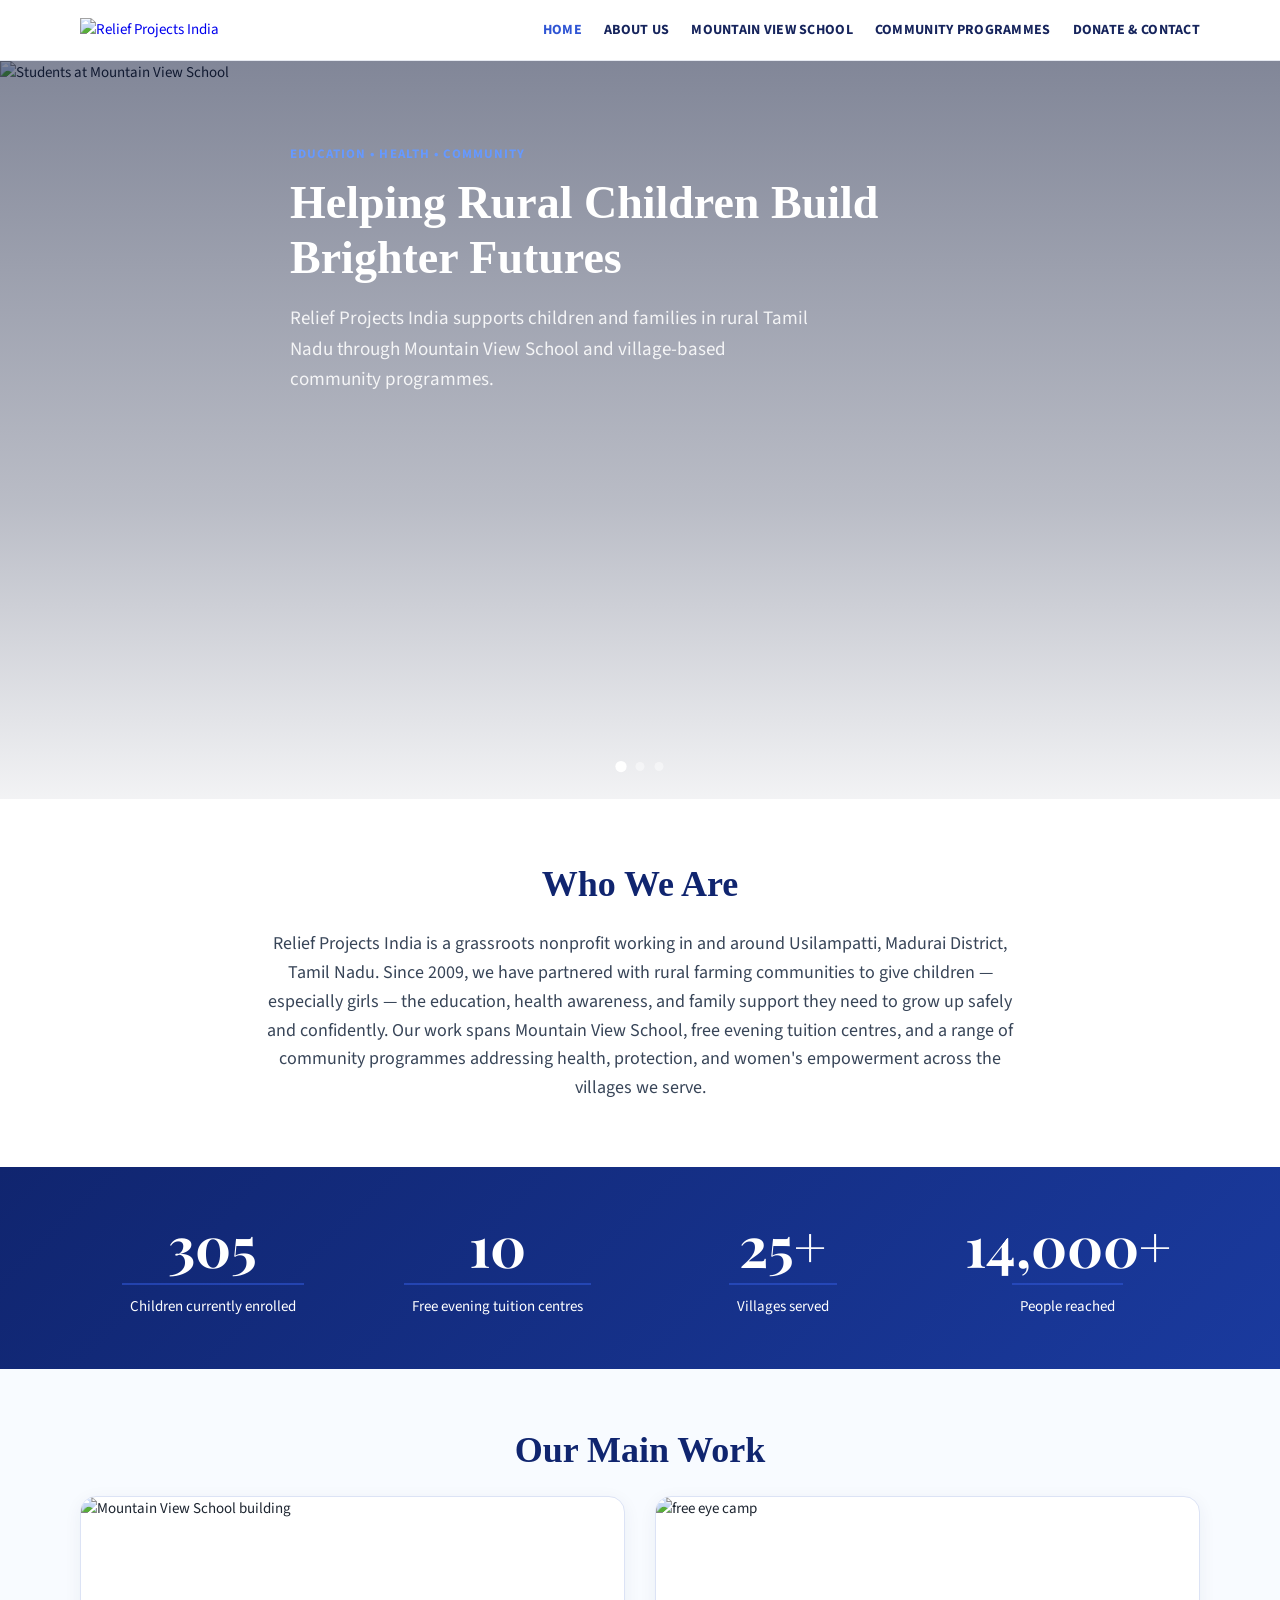
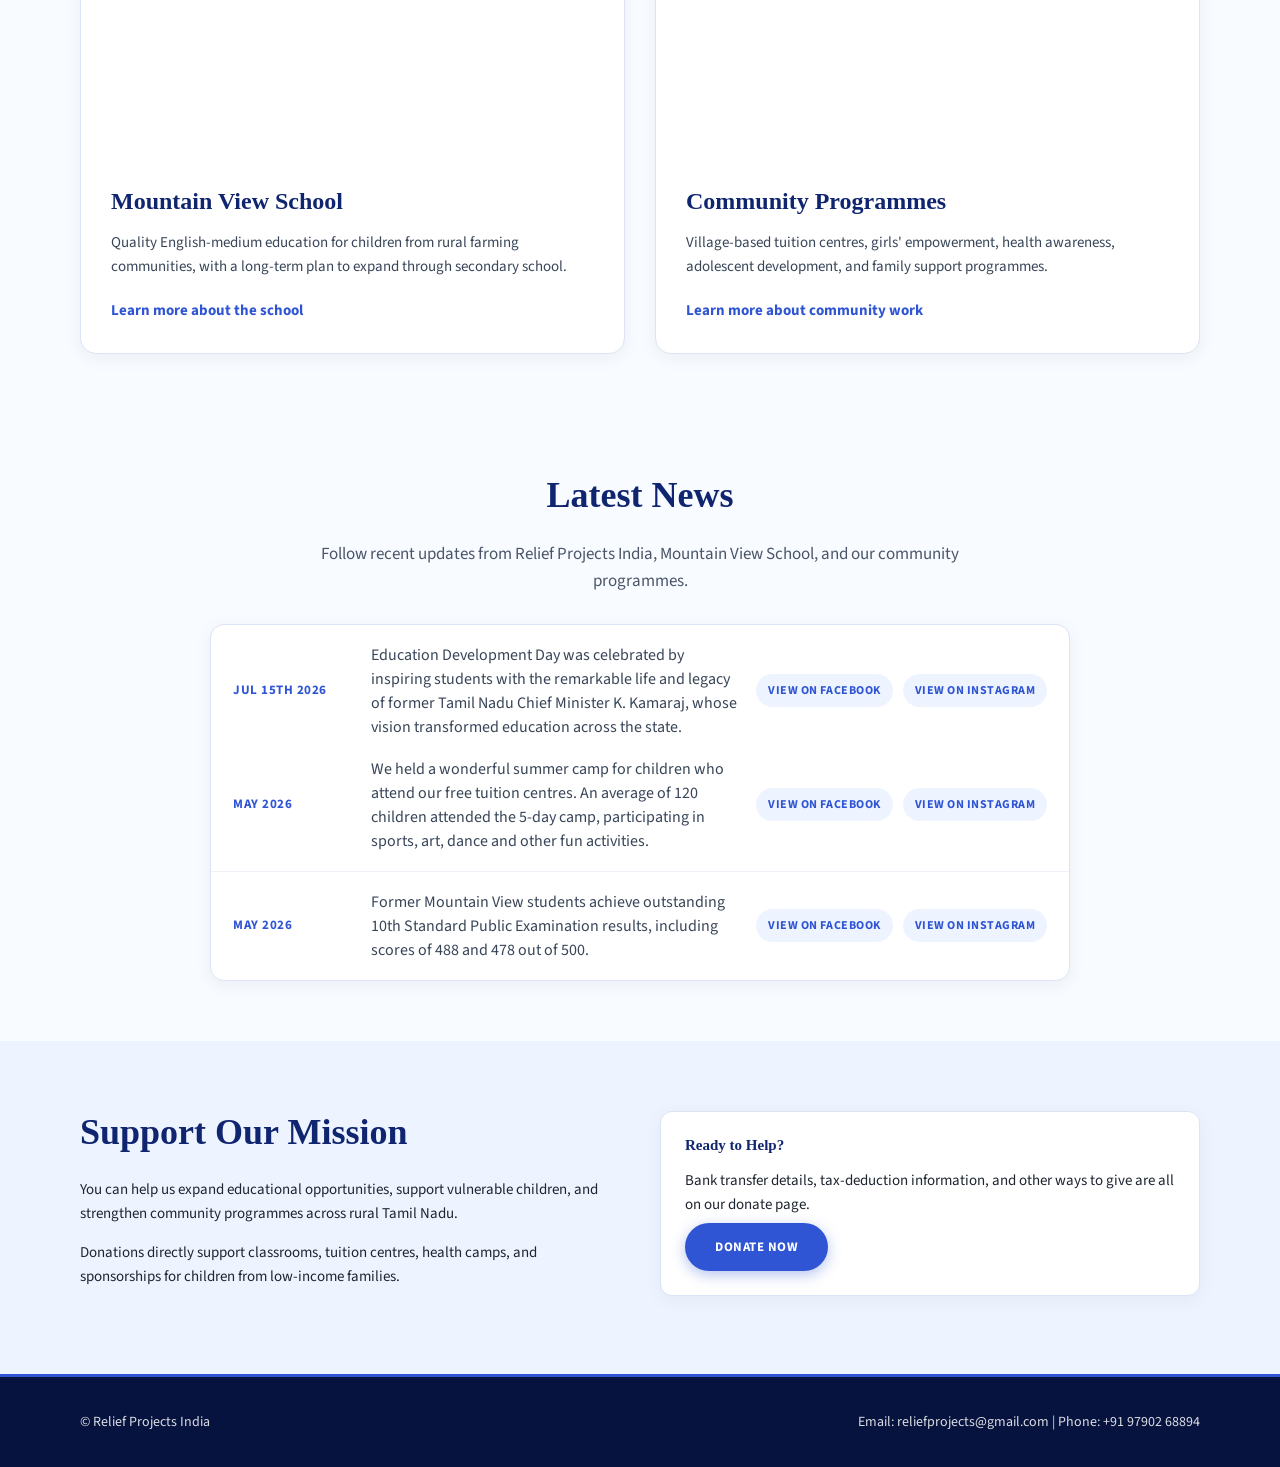
==== index.html @ 1a6743eb "first upload" ====
<!DOCTYPE html>
<html lang="en">
<head>
    <meta charset="UTF-8">
    <meta name="viewport" content="width=device-width, initial-scale=1.0">
    <meta name="description" content="Relief Projects India supports humanitarian projects in education, gender equality, and health, empowering children and rural communities in Tamil Nadu.">
    <title>Relief Projects India</title>
    <link rel="stylesheet" href="styles.css">
    <style>
        .home-intro {
            background: #ffffff;
            padding: 64px 0;
            text-align: center;
        }
        .home-intro p {
            max-width: 760px;
            margin: 0 auto;
            font-size: 18px;
            color: #384558;
        }
        .feature-grid {
            display: grid;
            grid-template-columns: repeat(2, 1fr);
            gap: 30px;
        }
        .feature-card {
            background: #ffffff;
            border: 1px solid #dce3f5;
            border-radius: 16px;
            overflow: hidden;
            box-shadow: 0 4px 18px rgba(30, 50, 90, 0.06);
        }
        .feature-card img {
            width: 100%;
            height: 260px;
            object-fit: cover;
        }
        .feature-card-content {
            padding: 30px;
        }
        .feature-card-content h3 {
            font-size: 24px;
            margin-bottom: 12px;
        }
        .feature-card-content p {
            color: #384558;
            margin-bottom: 20px;
        }
        .news-section {
            background: #f8fbff;
        }
        .news-intro {
            max-width: 680px;
            margin: 0 auto 28px;
            text-align: center;
            color: #4a5568;
            font-size: 17px;
        }
        .news-list {
            max-width: 860px;
            margin: 0 auto;
            background: #ffffff;
            border: 1px solid #dce3f5;
            border-radius: 14px;
            box-shadow: 0 4px 18px rgba(30, 50, 90, 0.06);
            overflow: hidden;
        }
        .news-item {
            display: grid;
            grid-template-columns: 120px 1fr auto;
            gap: 18px;
            align-items: center;
            padding: 18px 22px;
            border-bottom: 1px solid #eef1f8;
        }
        .news-item:last-child {
            border-bottom: none;
        }
        .news-date {
            font-size: 13px;
            font-weight: 700;
            color: #2f55d4;
            text-transform: uppercase;
            letter-spacing: 0.04em;
        }
        .news-text {
            color: #384558;
            font-size: 16px;
            line-height: 1.5;
        }
        .news-links {
            display: flex;
            gap: 10px;
            justify-content: flex-end;
            flex-wrap: wrap;
        }
        .news-links a {
            display: inline-block;
            background: #eef4ff;
            color: #2f55d4;
            text-decoration: none;
            font-size: 12px;
            font-weight: 700;
            text-transform: uppercase;
            letter-spacing: 0.04em;
            padding: 7px 12px;
            border-radius: 50px;
        }
        .news-links a:hover {
            background: #dce8ff;
        }
        .news-note {
            max-width: 860px;
            margin: 18px auto 0;
            color: #748097;
            font-size: 14px;
            text-align: center;
        }
        .support-section {
            background: #eef4ff;
            padding: 70px 0;
        }
        .support-grid {
            display: grid;
            grid-template-columns: 1fr 1fr;
            gap: 40px;
            align-items: start;
        }
        .support-grid h2 {
            text-align: left;
        }
        @media (max-width: 900px) {
            .feature-grid,
            .support-grid {
                grid-template-columns: 1fr;
            }
            .news-item {
                grid-template-columns: 1fr;
                gap: 8px;
                align-items: start;
            }
            .news-links {
                justify-content: flex-start;
            }
        }
    </style>
</head>
<body>

<header class="site-header">
    <div class="container header-inner">
        <a href="index.html" class="logo-link">
            <img src="images/rpi-logo-blue-long.png" alt="Relief Projects India" class="site-logo">
        </a>

        <nav class="main-nav">
            <a href="index.html" class="active">Home</a>
            <a href="about.html">About Us</a>
            <a href="mountain-view-school.html">Mountain View School</a>
            <a href="community-programs.html">Community Programmes</a>
            <a href="contact.html">Donate &amp; Contact</a>
        </nav>
    </div>
</header>

<main>
    <section class="hero" aria-label="Relief Projects India photo slideshow">
        <img src="images/happy-kids.jpg" class="slide active" alt="Students at Mountain View School">
        <img src="images/teen-activities.jpg" class="slide" alt="Children learning in class">
        <img src="images/tuition-students.jpg" class="slide" alt="Community programme activity">

        <div class="hero-overlay"></div>

        <div class="container hero-content">
            <p class="eyebrow">Education • Health • Community</p>
            <h1>Helping Rural Children Build Brighter Futures</h1>
            <p class="hero-intro">Relief Projects India supports children and families in rural Tamil Nadu through Mountain View School and village-based community programmes.</p>
        </div>

        <div class="slide-dots" aria-hidden="true">
            <span class="dot active"></span>
            <span class="dot"></span>
            <span class="dot"></span>
        </div>
    </section>

    <section class="home-intro">
        <div class="container">
            <h2>Who We Are</h2>
            <p>Relief Projects India is a grassroots nonprofit working in and around Usilampatti, Madurai District, Tamil Nadu. Since 2009, we have partnered with rural farming communities to give children — especially girls — the education, health awareness, and family support they need to grow up safely and confidently. Our work spans Mountain View School, free evening tuition centres, and a range of community programmes addressing health, protection, and women's empowerment across the villages we serve.</p>
        </div>
    </section>

    <section class="impact">
        <div class="container impact-grid">
            <div class="impact-item">
                <strong>305</strong>
                <span>Children currently enrolled</span>
            </div>
            <div class="impact-item">
                <strong>10</strong>
                <span>Free evening tuition centres</span>
            </div>
            <div class="impact-item">
                <strong>25+</strong>
                <span>Villages served</span>
            </div>
            <div class="impact-item">
                <strong>14,000+</strong>
                <span>People reached</span>
            </div>
        </div>
    </section>

    <section class="section split-section">
        <div class="container">
            <h2>Our Main Work</h2>
            <div class="feature-grid">
                <article class="feature-card">
                    <img src="images/school.jpg" alt="Mountain View School building">
                    <div class="feature-card-content">
                        <h3>Mountain View School</h3>
                        <p>Quality English-medium education for children from rural farming communities, with a long-term plan to expand through secondary school.</p>
                        <a href="mountain-view-school.html" class="text-link">Learn more about the school</a>
                    </div>
                </article>

                <article class="feature-card">
                    <img src="images/medical-camp.jpg" alt="free eye camp">
                    <div class="feature-card-content">
                        <h3>Community Programmes</h3>
                        <p>Village-based tuition centres, girls' empowerment, health awareness, adolescent development, and family support programmes.</p>
                        <a href="community-programs.html" class="text-link">Learn more about community work</a>
                    </div>
                </article>
            </div>
        </div>
    </section>

    <section class="section news-section">
        <div class="container">
            <h2>Latest News</h2>
            <p class="news-intro">Follow recent updates from Relief Projects India, Mountain View School, and our community programmes.</p>

            <div class="news-list">
                <!--
                    To add a new news item, copy one whole .news-item block and paste it above the older items.
                    Replace the date, short text, and the Facebook / Instagram links.
                    If you only have one link, delete the other <a> tag.
                    IMPORTANT: Links must include the full https:// address.
                -->

                <div class="news-item">
                     <div class="news-date">Jul 15th 2026</div>
                    <div class="news-text">Education Development Day was celebrated by inspiring students with the remarkable life and legacy of former Tamil Nadu Chief Minister K. Kamaraj, whose vision transformed education across the state.</div>
                    <div class="news-links">
                        <a href="https://www.facebook.com/share/p/1971sZbLWU/" target="_blank" rel="noopener noreferrer">View on Facebook</a>
                        <a href="https://www.instagram.com/p/Da4g7WzE3_C/?igsh=aHZlMnR1Y3Nwd20y" target="_blank" rel="noopener noreferrer">View on Instagram</a>
                    </div>
                    <div class="news-date">May 2026</div>
                    <div class="news-text">We held a wonderful summer camp for children who attend our free tuition centres. An average of 120 children attended the 5-day camp, participating in sports, art, dance and other fun activities.</div>
                    <div class="news-links">
                        <a href="https://www.facebook.com/share/p/1JPRpHnLcc/" target="_blank" rel="noopener noreferrer">View on Facebook</a>
                        <a href="https://www.instagram.com/p/DYOaZSZjOgD/" target="_blank" rel="noopener noreferrer">View on Instagram</a>
                    </div>
                </div>

                <div class="news-item">
                    <div class="news-date">May 2026</div>
                    <div class="news-text">Former Mountain View students achieve outstanding 10th Standard Public Examination results, including scores of 488 and 478 out of 500.</div>
                    <div class="news-links">
                        <a href="https://www.facebook.com/share/p/197CT9SzRH/" target="_blank" rel="noopener noreferrer">View on Facebook</a>
                        <a href="https://www.instagram.com/p/DZrxQIYzK0Y/?igsh=MWl0czU1MW0ydjBkaA==" target="_blank" rel="noopener noreferrer">View on Instagram</a>
                    </div>
                </div>
            </div>

        </div>
    </section>

    <section class="support-section" id="donate">
        <div class="container support-grid">
            <div>
                <h2>Support Our Mission</h2>
                <p>You can help us expand educational opportunities, support vulnerable children, and strengthen community programmes across rural Tamil Nadu.</p>
                <p>Donations directly support classrooms, tuition centres, health camps, and sponsorships for children from low-income families.</p>
            </div>
            <div class="bank-box">
                <h3>Ready to Help?</h3>
                <p>Bank transfer details, tax-deduction information, and other ways to give are all on our donate page.</p>
                <a href="contact.html#donate" class="button">Donate Now</a>
            </div>
        </div>
    </section>
</main>

<footer class="site-footer">
    <div class="container footer-grid">
        <p>&copy; Relief Projects India</p>
        <p>Email: reliefprojects@gmail.com | Phone: +91 97902 68894</p>
    </div>
</footer>

<script src="scripts.js"></script>
</body>
</html>
---- styles.css ----
/* ============================================================
   Relief Projects India – Main Stylesheet
   ============================================================ */

@import url('https://fonts.googleapis.com/css2?family=Playfair+Display:wght@700;800&family=Source+Sans+3:wght@400;600;700&display=swap');

/* ── Reset & base ── */
* {
	box-sizing: border-box;
	font-size: 15px;
}

body {
    margin: 0;
    font-family: 'Source Sans 3', Arial, Helvetica, sans-serif;
    color: #1d2530;
    background: #ffffff;
    line-height: 1.6;
}

img {
    max-width: 100%;
    display: block;
}

/* ── Layout container ── */
.container {
    width: min(1120px, 92%);
    margin: 0 auto;
}

/* ── Typography ── */
h1, h2, h3 {
    color: #10256f;
    line-height: 1.2;
    font-family: Georgia, "Times New Roman", Times, serif;
}

h1 {
    font-size: clamp(32px, 3.8vw, 46px);
    margin: 10px 0 18px;
    color: #ffffff;
}

h2 {
    font-size: clamp(26px, 3vw, 36px);
    margin: 0 0 24px;
    text-align: center;
}

h3 {
    margin-top: 0;
}

/* ── Header & navigation ── */
.site-header {
    background: #ffffff;
    border-bottom: 1px solid #e5e8f0;
    position: sticky;
    top: 0;
    z-index: 100;
}

.header-inner {
    display: flex;
    align-items: center;
    justify-content: space-between;
    gap: 30px;
    padding: 18px 0;
}

.logo-link {
    flex-shrink: 0;
    text-decoration: none;
}

.site-logo {
    width: 340px;
    height: auto;
}

.main-nav {
    display: flex;
    flex-wrap: wrap;
    gap: 22px;
    justify-content: flex-end;
    align-items: center;
}

.main-nav a {
    color: #16245c;
    text-decoration: none;
    font-size: 14px;
    font-weight: 700;
    text-transform: uppercase;
    letter-spacing: 0.02em;
    white-space: nowrap;
    transition: color 0.15s ease;
}

.main-nav a:hover,
.main-nav a.active {
    color: #2f55d4;
}

/* ── Buttons ── */
.button {
    display: inline-block;
    background: #2f55d4;
    color: #ffffff;
    text-decoration: none;
    padding: 14px 30px;
    border-radius: 50px;
    font-weight: bold;
    letter-spacing: 0.04em;
    text-transform: uppercase;
    font-size: 13px;
    box-shadow: 0 4px 14px rgba(47, 85, 212, 0.35);
    transition: all 0.2s ease;
}

.button:hover {
    background: #203f9e;
    transform: translateY(-2px);
    box-shadow: 0 8px 22px rgba(47, 85, 212, 0.45);
}

.text-link {
    color: #2f55d4;
    font-weight: bold;
    text-decoration: none;
}

/* ── Homepage hero slideshow ── */
.hero {
    position: relative;
    width: 100%;
    height: 82vh;
    min-height: 520px;
    max-height: 860px;
    overflow: hidden;
    display: flex;
    align-items: flex-start;
    padding-top: 70px;
}

.hero-overlay {
    position: absolute;
    inset: 0;
    background: linear-gradient(
        to top,
        rgba(5, 15, 50, 0.05) 0%,
        rgba(5, 15, 50, 0.28) 40%,
        rgba(5, 15, 50, 0.50) 100%
    );
    z-index: 1;
}

.hero-content {
    position: relative;
    z-index: 2;
    max-width: 700px;
}

.slide {
    position: absolute;
    inset: 0;
    width: 100%;
    height: 100%;
    object-fit: cover;
    opacity: 0;
    transition: opacity 1.2s ease-in-out;
}

.slide.active {
    opacity: 1;
}

.eyebrow {
    color: #6699ff;
    font-weight: bold;
    text-transform: uppercase;
    letter-spacing: 0.08em;
    font-size: 13px;
    margin-bottom: 10px;
}

.hero-intro {
    font-size: 19px;
    max-width: 520px;
    margin-bottom: 8px;
    color: rgba(255, 255, 255, 0.88);
}

/* Slideshow dots */
.slide-dots {
    position: absolute;
    bottom: 28px;
    left: 50%;
    transform: translateX(-50%);
    display: flex;
    gap: 10px;
    z-index: 3;
}

.dot {
    width: 9px;
    height: 9px;
    border-radius: 50%;
    background: rgba(255, 255, 255, 0.45);
    transition: background 0.3s ease, transform 0.3s ease;
    cursor: pointer;
}

.dot.active {
    background: #ffffff;
    transform: scale(1.25);
}

/* ── General sections ── */
.section {
    padding: 60px 0;
}

/* ── Cards ── */
.cards {
    display: grid;
    gap: 22px;
}

.three-cards {
    grid-template-columns: repeat(3, 1fr);
}

.four-cards {
    grid-template-columns: repeat(4, 1fr);
}

.card,
.mini-card,
.bank-box {
    background: #ffffff;
    border: 1px solid #dce3f5;
    border-radius: 12px;
    padding: 24px;
    box-shadow: 0 4px 18px rgba(30, 50, 90, 0.06);
}

.card {
    border-left: 4px solid #2f55d4;
    border-top: 1px solid #dce3f5;
    border-right: 1px solid #dce3f5;
    border-bottom: 1px solid #dce3f5;
}

.card,
.mini-card {
    transition: transform 0.2s ease, box-shadow 0.2s ease;
}

.card:hover,
.mini-card:hover {
    transform: translateY(-4px);
    box-shadow: 0 10px 30px rgba(30, 50, 90, 0.12);
}

/* ── Homepage sections ── */
.what-we-do {
    background: #ffffff;
}

/* Impact bar */
.impact {
    background: linear-gradient(135deg, #10256f 0%, #1a3a9e 100%);
    color: #ffffff;
    padding: 50px 0;
}

.impact-grid {
    display: grid;
    grid-template-columns: repeat(4, 1fr);
    gap: 20px;
    text-align: center;
}

.impact-item strong {
    display: block;
    font-size: 56px;
    line-height: 1;
    margin-bottom: 10px;
    font-family: 'Playfair Display', Georgia, serif;
}

.impact-item span {
    font-size: 15px;
    padding-top: 10px;
    border-top: 2px solid rgba(47, 85, 212, 0.6);
    display: inline-block;
    padding-left: 8px;
    padding-right: 8px;
}

/* Split section */
.split-section {
    background: #f8fbff;
}

.split-grid {
    display: grid;
    grid-template-columns: 1fr 1fr;
    gap: 40px;
    align-items: center;
}

.image-placeholder {
    min-height: 280px;
    border-radius: 12px;
    background: linear-gradient(135deg, #dce8ff, #f8fbff);
    border: 2px dashed #9db2e6;
    display: flex;
    align-items: center;
    justify-content: center;
    color: #344b91;
    font-weight: bold;
    text-align: center;
    padding: 20px;
}

/* Community section */
.community-section {
    background: #ffffff;
}

/* Support / donate section */
.support-section {
    background: #eef4ff;
    padding: 60px 0;
}

.support-grid {
    display: grid;
    grid-template-columns: 1fr 1fr;
    gap: 40px;
    align-items: start;
}

.support-grid h2 {
    text-align: left;
}

.bank-box p {
    margin: 6px 0;
}

.qr-placeholder {
    margin-top: 18px;
    width: 170px;
    height: 170px;
    border: 2px dashed #9db2e6;
    border-radius: 8px;
    display: flex;
    align-items: center;
    justify-content: center;
    text-align: center;
    color: #344b91;
    background: #f8fbff;
    font-weight: bold;
}

/* ── Inner page hero (all pages except home) ── */
.page-hero {
    position: relative;
    width: 100%;
    height: 55vh;
    min-height: 360px;
    max-height: 600px;
    overflow: hidden;
    display: flex;
    align-items: flex-end;
    padding-bottom: 56px;
}

.page-hero-img {
    position: absolute;
    inset: 0;
    width: 100%;
    height: 100%;
    object-fit: cover;
    object-position: center;
}

.page-hero-overlay {
    position: absolute;
    inset: 0;
    background: linear-gradient(
        to bottom,
        rgba(5, 15, 50, 0.05) 0%,
        rgba(5, 15, 50, 0.30) 60%,
        rgba(5, 15, 50, 0.52) 100%
    );
}

.page-hero-content {
    position: relative;
    z-index: 2;
    text-align: center;
    width: 100%;
}

.page-hero h1 {
    color: #ffffff;
    margin: 0 0 14px;
    font-size: clamp(32px, 5vw, 52px);
}

.page-hero p {
    font-size: 19px;
    color: rgba(255, 255, 255, 0.88);
    max-width: 640px;
    margin: 0 auto;
}

/* ── Section label pill ── */
.section-label {
    display: inline-block;
    background: #eef4ff;
    color: #2f55d4;
    font-size: 12px;
    font-weight: 700;
    text-transform: uppercase;
    letter-spacing: 0.1em;
    padding: 5px 14px;
    border-radius: 50px;
    margin-bottom: 14px;
}

/* ── Footer ── */
.site-footer {
    background: #07133f;
    color: #ffffff;
    padding: 34px 0;
    border-top: 3px solid #2f55d4;
}

.footer-grid {
    display: flex;
    justify-content: space-between;
    gap: 20px;
    flex-wrap: wrap;
    align-items: center;
}

.footer-grid p {
    margin: 0;
    font-size: 14px;
    color: rgba(255, 255, 255, 0.85);
}

/* ── Responsive: tablet (≤900px) ── */
@media (max-width: 900px) {

    .header-inner {
        flex-direction: column;
        align-items: center;
        text-align: center;
        padding: 16px 0;
        gap: 14px;
    }

    .main-nav {
        justify-content: center;
        gap: 14px;
    }

    .site-logo {
        width: 300px;
    }

    .split-grid,
    .support-grid {
        grid-template-columns: 1fr;
    }

    .three-cards,
    .four-cards,
    .impact-grid {
        grid-template-columns: repeat(2, 1fr);
    }

    .hero {
        height: 72vh;
        min-height: 460px;
        padding-top: 55px;
    }

    .page-hero {
        height: 45vh;
        min-height: 300px;
        padding-bottom: 40px;
    }
}

/* ── Responsive: mobile (≤600px) ── */
@media (max-width: 600px) {

    .site-logo {
        width: 240px;
    }

    .main-nav {
        gap: 10px;
    }

    .main-nav a {
        font-size: 11px;
    }

    .hero {
        height: 65vh;
        min-height: 400px;
        padding-top: 48px;
    }

    .page-hero {
        height: 40vh;
        min-height: 260px;
        padding-bottom: 32px;
    }

    .page-hero p {
        font-size: 16px;
    }

    .section,
    .support-section {
        padding: 42px 0;
    }

    .three-cards,
    .four-cards,
    .impact-grid {
        grid-template-columns: 1fr;
    }

    .hero-intro {
        font-size: 17px;
    }

    .impact-item strong {
        font-size: 44px;
    }

    h1 {
        font-size: clamp(30px, 8vw, 44px);
    }

    .footer-grid {
        flex-direction: column;
        text-align: center;
        gap: 8px;
    }
}

/* ============================================================
   About Page Styles
   ============================================================ */

.page-hero {
            position: relative;
            width: 100%;
            height: 55vh;
            min-height: 360px;
            max-height: 600px;
            overflow: hidden;
            display: flex;
            align-items: flex-end;
            padding-bottom: 56px;
        }
        .page-hero-img {
            position: absolute;
            inset: 0;
            width: 100%;
            height: 100%;
            object-fit: cover;
            object-position: center;
        }
        .page-hero-overlay {
            position: absolute;
            inset: 0;
            background: linear-gradient(to bottom, rgba(5, 15, 50, 0.05) 0%, rgba(5, 15, 50, 0.30) 60%, rgba(5, 15, 50, 0.55) 100%);
        }
        .page-hero-content {
            position: relative;
            z-index: 2;
            text-align: center;
            width: 100%;
        }
        .page-hero h1 {
            color: #ffffff;
            margin: 0 0 14px;
            font-size: clamp(32px, 5vw, 52px);
        }
        .page-hero p {
            font-size: 19px;
            color: rgba(255,255,255,0.88);
            max-width: 680px;
            margin: 0 auto;
        }
        .section-label {
            display: inline-block;
            background: #eef4ff;
            color: #2f55d4;
            font-size: 12px;
            font-weight: 700;
            text-transform: uppercase;
            letter-spacing: 0.1em;
            padding: 5px 14px;
            border-radius: 50px;
            margin-bottom: 14px;
        }
        .about-section {
            padding: 70px 0;
            background: #ffffff;
        }
        .about-section.alt {
            background: #f8fbff;
        }
        .about-section.blue {
            background: #10256f;
            color: #ffffff;
        }
        .about-section.blue h2,
        .about-section.blue h3 {
            color: #ffffff;
        }
        .about-section.blue p {
            color: rgba(255,255,255,0.84);
        }
        .intro-grid,
        .two-column-grid {
            display: grid;
            grid-template-columns: 1.1fr 0.9fr;
            gap: 48px;
            align-items: center;
        }
        .intro-grid h2,
        .two-column-grid h2 {
            text-align: left;
            margin-bottom: 16px;
        }
        .placeholder-box {
            background: #ffffff;
            border: 2px dashed #9db2e6;
            border-radius: 14px;
            min-height: 220px;
            display: flex;
            align-items: center;
            justify-content: center;
            text-align: center;
            color: #344b91;
            font-weight: 700;
            padding: 24px;
        }
        .blue .placeholder-box {
            background: rgba(255,255,255,0.08);
            border-color: rgba(255,255,255,0.28);
            color: #ffffff;
        }
        .mission-grid,
        .values-grid,
        .work-grid,
        .team-grid,
        .governance-grid,
        .legal-grid,
        .partner-grid,
        .downloads-grid {
            display: grid;
            gap: 22px;
            margin-top: 34px;
        }
        .mission-grid {
            grid-template-columns: repeat(2, 1fr);
        }
        .values-grid {
            grid-template-columns: repeat(5, 1fr);
        }
        .work-grid {
            grid-template-columns: repeat(2, 1fr);
        }
        .team-grid {
            grid-template-columns: repeat(3, 1fr);
        }
		.team-avatar {
   			width: 180px;
    		height: 180px;
    		margin: 0 auto 20px;
    		overflow: hidden;
    		border-radius: 50%;      /* Makes it a circle */
    		box-shadow: 0 4px 12px rgba(0,0,0,0.15);
		}

		.team-avatar img {
    		width: 100%;
    		height: 100%;
    		object-fit: cover;       /* Fills the circle */
    		display: block;
		}
        .governance-grid {
            grid-template-columns: repeat(2, 1fr);
            align-items: stretch;
        }
        .legal-grid {
            grid-template-columns: repeat(4, 1fr);
        }
        .partner-grid {
            grid-template-columns: repeat(4, 1fr);
        }
        .downloads-grid {
            grid-template-columns: repeat(2, minmax(260px, 1fr));
            max-width: 760px;
            margin-left: auto;
            margin-right: auto;
        }
        .info-card,
        .value-card,
        .work-card,
        .team-card,
        .governance-card,
        .legal-card,
        .partner-card,
        .download-card {
            background: #ffffff;
            border: 1px solid #dce3f5;
            border-radius: 14px;
            padding: 24px;
            box-shadow: 0 4px 18px rgba(30,50,90,0.06);
        }
        .value-card,
        .team-card,
        .partner-card,
        .download-card {
            text-align: center;
        }
        .info-card h3,
        .value-card h3,
        .work-card h3,
        .team-card h3,
        .governance-card h3,
        .legal-card h3,
        .partner-card h3,
        .download-card h3 {
            margin: 0 0 10px;
            font-size: 18px;
        }
        .info-card p,
        .value-card p,
        .work-card p,
        .team-card p,
        .governance-card p,
        .legal-card p,
        .partner-card p,
        .download-card p {
            margin: 0;
            color: #4a5568;
            font-size: 15px;
        }

        .governance-card {
            padding: 30px;
        }
        .governance-card ul {
            margin: 16px 0 0;
            padding-left: 20px;
            color: #4a5568;
            font-size: 15px;
            line-height: 1.6;
        }
        .governance-card li {
            margin-bottom: 10px;
        }
        .governance-card p + p {
            margin-top: 14px;
        }
        .downloads-grid {
            margin-top: 28px;
        }
        .download-card {
            text-align: center;
            padding: 28px 24px;
        }
        .download-card a {
            display: inline-block;
            margin-top: 12px;
            color: #2f55d4;
            font-weight: 700;
            text-decoration: none;
        }
        .icon {
            font-size: 32px;
            display: block;
            margin-bottom: 12px;
        }

        /* ── History timeline ── */
        .history-intro {
            text-align: center;
            color: #4a5568;
            font-size: 17px;
            max-width: 650px;
            margin: 0 auto 52px;
        }
        .timeline {
            position: relative;
            max-width: 820px;
            margin: 44px auto 0;
        }
        .timeline::before {
            content: '';
            position: absolute;
            left: 50%;
            top: 0;
            bottom: 0;
            width: 2px;
            background: #dce3f5;
            transform: translateX(-50%);
        }
        .timeline-item {
            display: grid;
            grid-template-columns: 1fr 1fr;
            gap: 40px;
            margin-bottom: 36px;
            position: relative;
            align-items: start;
        }
        .timeline-item::after {
            content: '';
            position: absolute;
            left: 50%;
            top: 18px;
            width: 14px;
            height: 14px;
            background: #2f55d4;
            border-radius: 50%;
            transform: translateX(-50%);
            border: 3px solid #ffffff;
            box-shadow: 0 0 0 2px #2f55d4;
            z-index: 1;
        }
        .timeline-left {
            text-align: right;
            padding-right: 30px;
        }
        .timeline-right {
            padding-left: 30px;
        }
        .timeline-year {
            font-family: Georgia, "Times New Roman", Times, serif;
            font-size: 28px;
            font-weight: bold;
            color: #2f55d4;
            line-height: 1.2;
            padding-top: 14px;
        }
        .timeline-content {
            background: #ffffff;
            border: 1px solid #dce3f5;
            border-radius: 12px;
            padding: 18px 20px;
            box-shadow: 0 4px 18px rgba(30,50,90,0.05);
        }
        .timeline-content h3 {
            margin: 0 0 6px;
            font-size: 16px;
        }
        .timeline-content p {
            margin: 0;
            font-size: 14px;
            color: #4a5568;
            line-height: 1.6;
        }
        .work-card img {
            width: 100%;
            height: 220px;
            object-fit: cover;
            border-radius: 10px;
            margin-bottom: 18px;
        }
        .team-role {
            color: #2f55d4;
            font-size: 12px;
            font-weight: 700;
            text-transform: uppercase;
            letter-spacing: 0.08em;
            margin-bottom: 12px;
        }
        .partner-card {
            min-height: 110px;
            display: flex;
            flex-direction: column;
            justify-content: center;
            border-style: dashed;
        }
        .looking-ahead-box {
            background: #ffffff;
            border-radius: 16px;
            padding: 34px;
            box-shadow: 0 4px 18px rgba(30,50,90,0.06);
            border-left: 4px solid #2f55d4;
        }
        .explore-card {
            background: #ffffff;
            border: 1px solid #dce3f5;
            border-radius: 16px;
            padding: 34px;
            text-align: center;
            box-shadow: 0 4px 18px rgba(30,50,90,0.06);
        }
        .explore-card h3 {
            font-size: 24px;
        }
        .button-outline-light {
            display: inline-block;
            border: 2px solid #2f55d4;
            color: #2f55d4;
            text-decoration: none;
            padding: 12px 26px;
            border-radius: 50px;
            font-weight: bold;
            font-size: 13px;
            text-transform: uppercase;
            letter-spacing: 0.04em;
            margin-top: 16px;
        }
        .support-section {
            background: #eef4ff;
            padding: 70px 0;
        }
        .support-grid {
            display: grid;
            grid-template-columns: 1fr 1fr;
            gap: 40px;
            align-items: start;
        }
        .support-grid h2 {
            text-align: left;
        }
        /* ── Who We Are layout ── */
        .who-grid {
            display: grid;
            grid-template-columns: 1.2fr 0.8fr;
            gap: 48px;
            align-items: start;
            margin-top: 10px;
        }
        .who-text p {
            font-size: 16px;
            color: #384558;
            margin-top: 0;
        }
        .pull-quote {
            background: #10256f;
            border-radius: 14px;
            padding: 28px 30px;
            margin-bottom: 22px;
        }
        .pull-quote p {
            font-family: Georgia, "Times New Roman", Times, serif;
            font-size: 17px;
            line-height: 1.65;
            color: #ffffff;
            margin: 0;
        }
        .who-stats {
            display: grid;
            grid-template-columns: 1fr 1fr;
            gap: 14px;
        }
        .who-stat {
            background: #ffffff;
            border: 1px solid #dce3f5;
            border-radius: 12px;
            padding: 18px;
            text-align: center;
            box-shadow: 0 3px 12px rgba(30,50,90,0.06);
        }
        .who-stat strong {
            display: block;
            font-family: Georgia, "Times New Roman", Times, serif;
            font-size: 32px;
            color: #10256f;
            line-height: 1;
            margin-bottom: 6px;
        }
        .who-stat span {
            font-size: 13px;
            color: #4a5568;
        }

        .about-section.blue .info-card,
        .about-section.blue .value-card {
            color: #1d2530;
        }
        .about-section.blue .info-card h3,
        .about-section.blue .value-card h3 {
            color: #10256f;
        }
        .about-section.blue .info-card p,
        .about-section.blue .value-card p {
            color: #384558;
        }
        @media (max-width: 900px) {
            .timeline::before { left: 20px; }
            .timeline-item { grid-template-columns: 1fr; gap: 0; }
            .timeline-item::after { left: 20px; }
            .timeline-left { display: none; }
            .timeline-right { padding-left: 50px; }
            .intro-grid,
            .two-column-grid,
            .support-grid,
            .who-grid {
                grid-template-columns: 1fr;
            }
            .mission-grid,
            .work-grid,
            .team-grid,
            .legal-grid,
            .partner-grid,
            .downloads-grid {
                grid-template-columns: repeat(2, 1fr);
            }
            .governance-grid {
                grid-template-columns: 1fr;
            }
            .values-grid {
                grid-template-columns: repeat(3, 1fr);
            }
        }
        @media (max-width: 600px) {
            .page-hero {
                height: 50vh;
                min-height: 300px;
                padding-bottom: 40px;
            }
            .mission-grid,
            .values-grid,
            .work-grid,
            .team-grid,
            .governance-grid,
            .legal-grid,
            .partner-grid,
            .downloads-grid {
                grid-template-columns: 1fr;
            }
        }
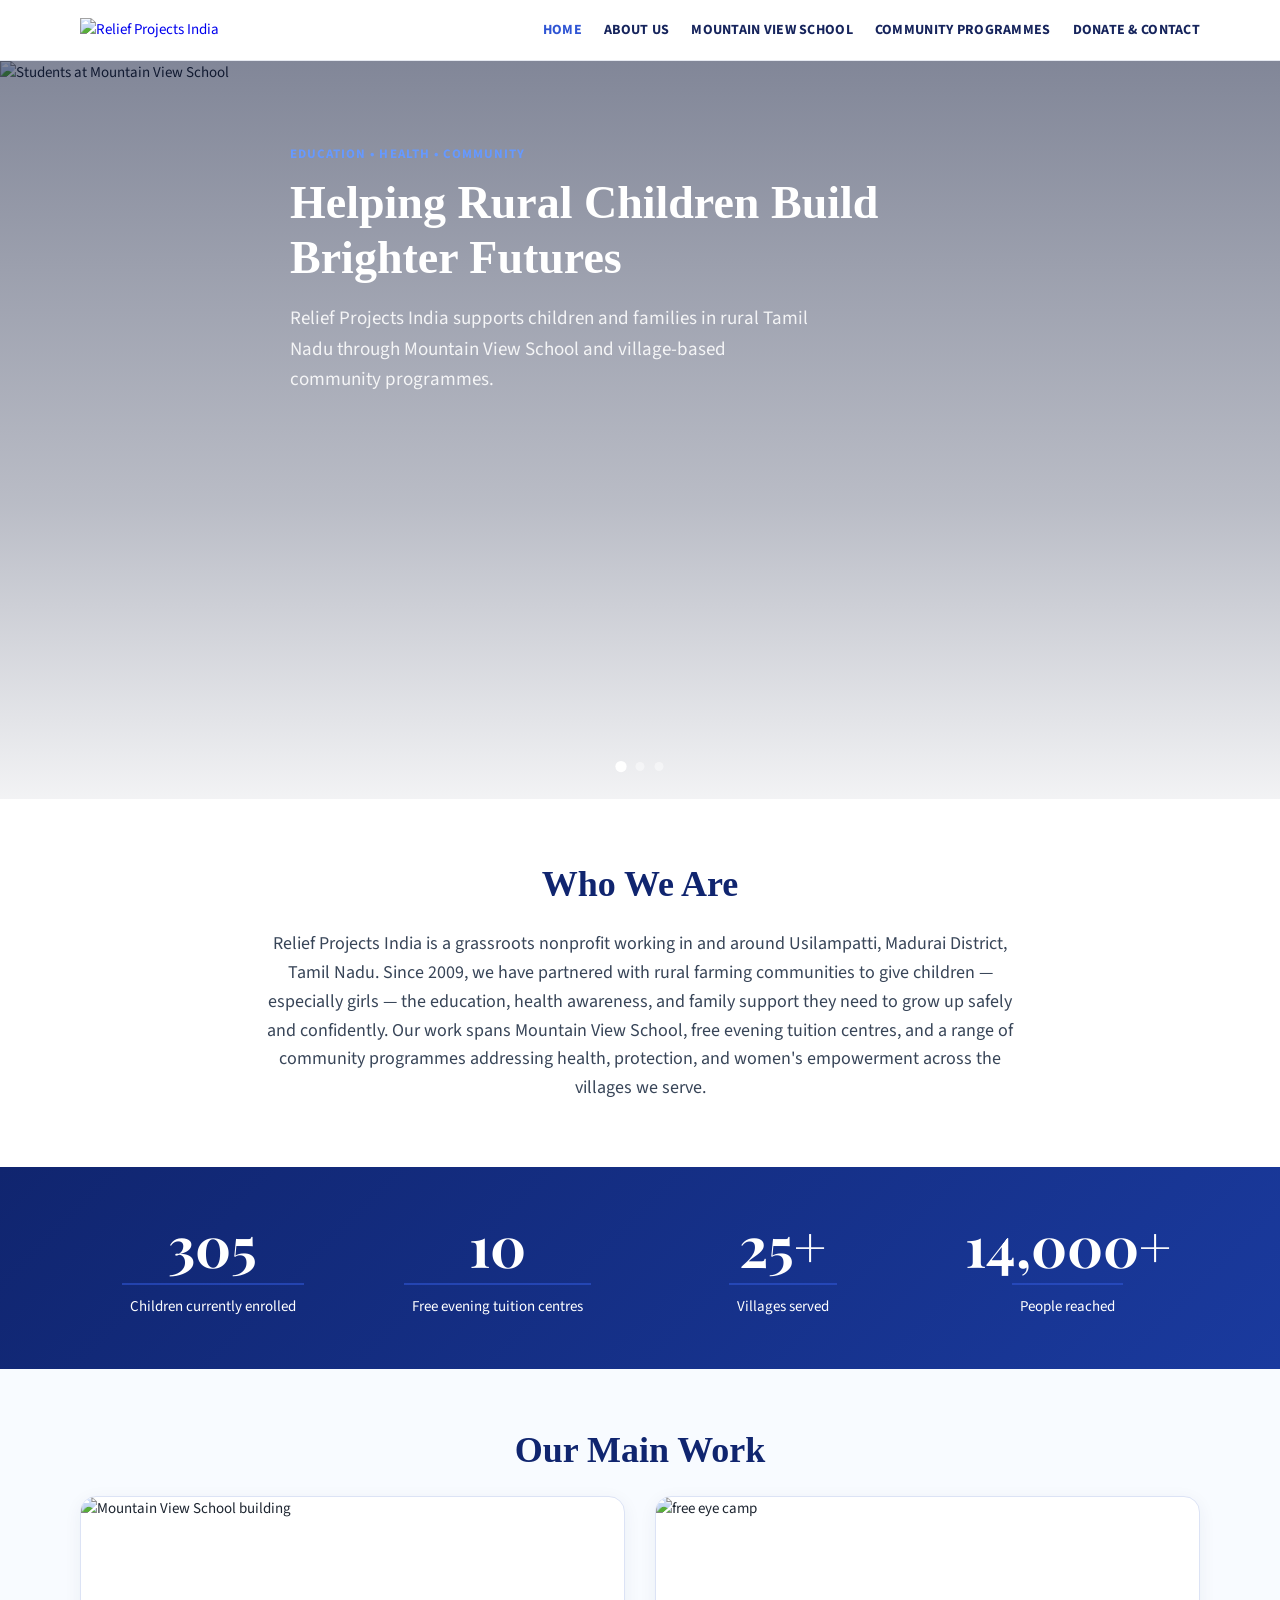
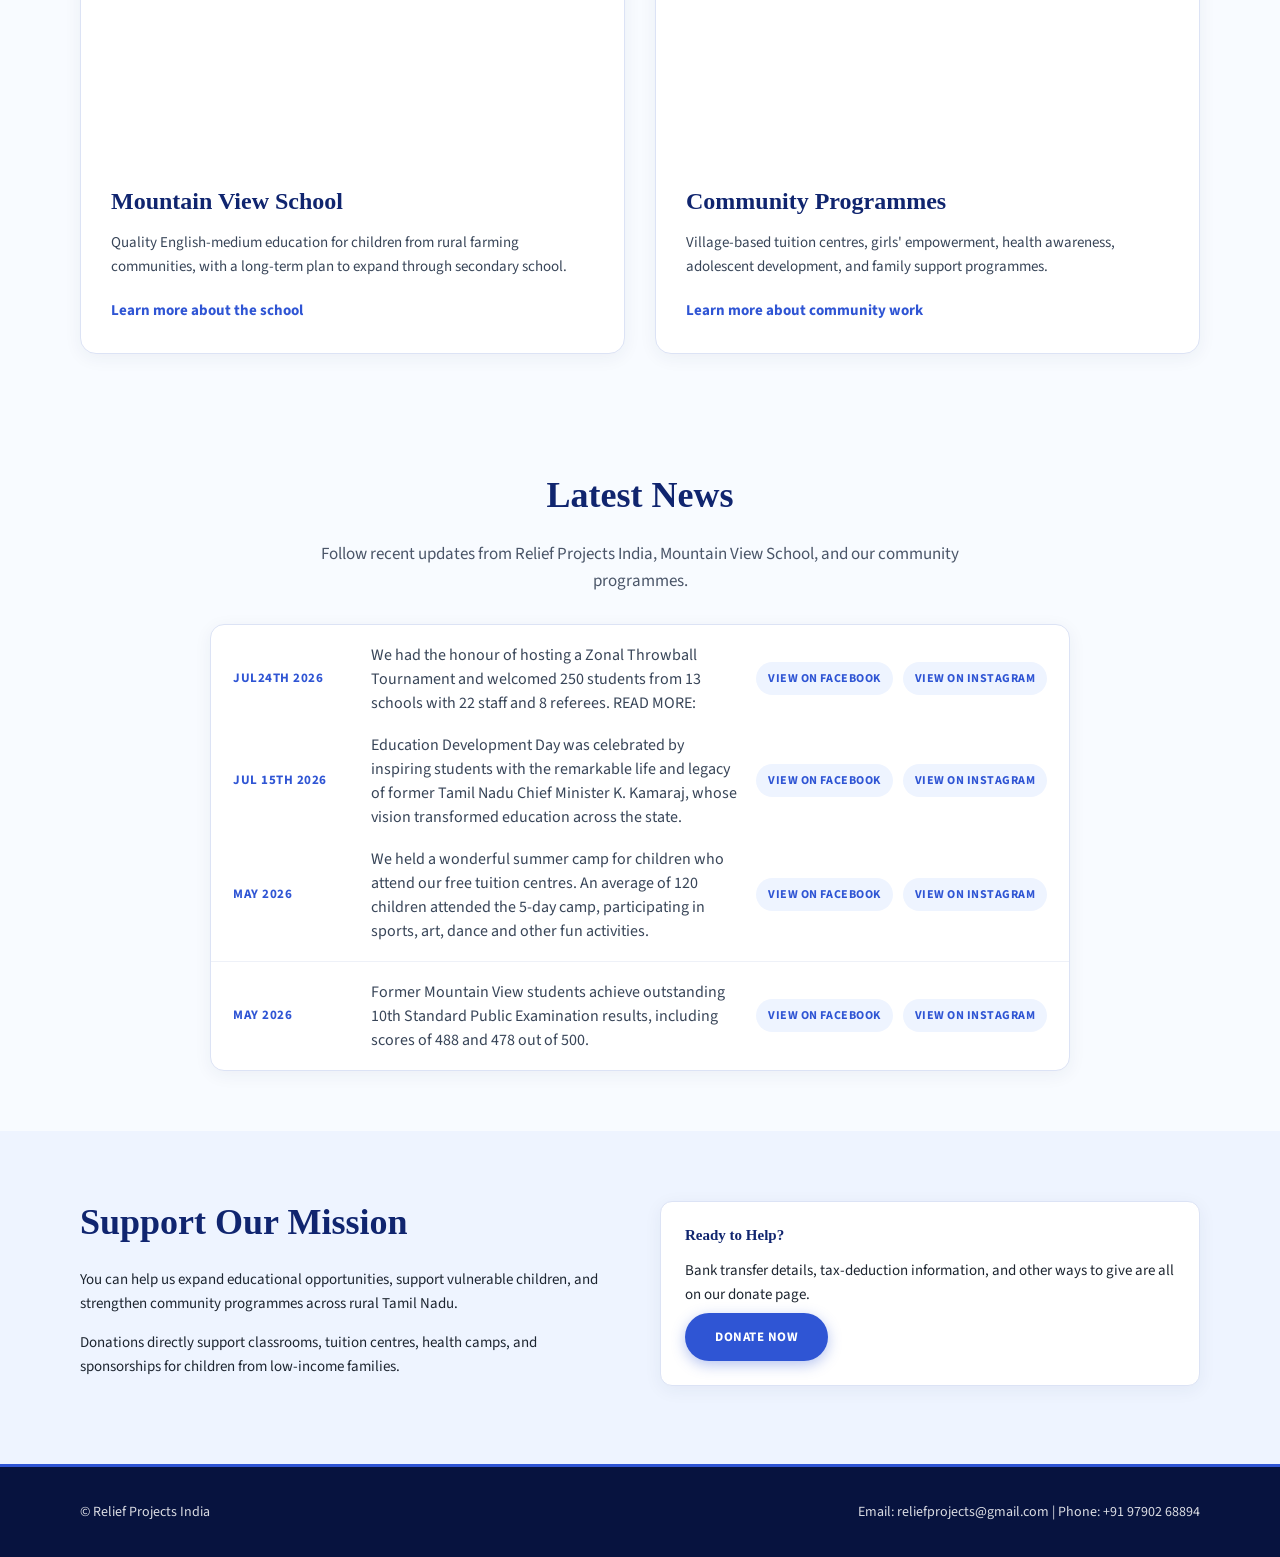
==== commit 3a85668c: "Add files via upload" ====
--- a/index.html
+++ b/index.html
@@ -251,6 +251,12 @@
                 -->
 
                 <div class="news-item">
+                <div class="news-date">Jul24th 2026</div>
+                    <div class="news-text">We had the honour of hosting a Zonal Throwball Tournament and welcomed 250 students from 13 schools with 22 staff and 8 referees. READ MORE: </div>
+                    <div class="news-links">
+                        <a href="https://www.facebook.com/share/p/1GRje6KWdc/" target="_blank" rel="noopener noreferrer">View on Facebook</a>
+                        <a href="https://www.instagram.com/reel/DaK9dHmleWi/?igsh=b2NwNm9oeWJwMmVz" target="_blank" rel="noopener noreferrer">View on Instagram</a>
+                    </div>
                      <div class="news-date">Jul 15th 2026</div>
                     <div class="news-text">Education Development Day was celebrated by inspiring students with the remarkable life and legacy of former Tamil Nadu Chief Minister K. Kamaraj, whose vision transformed education across the state.</div>
                     <div class="news-links">
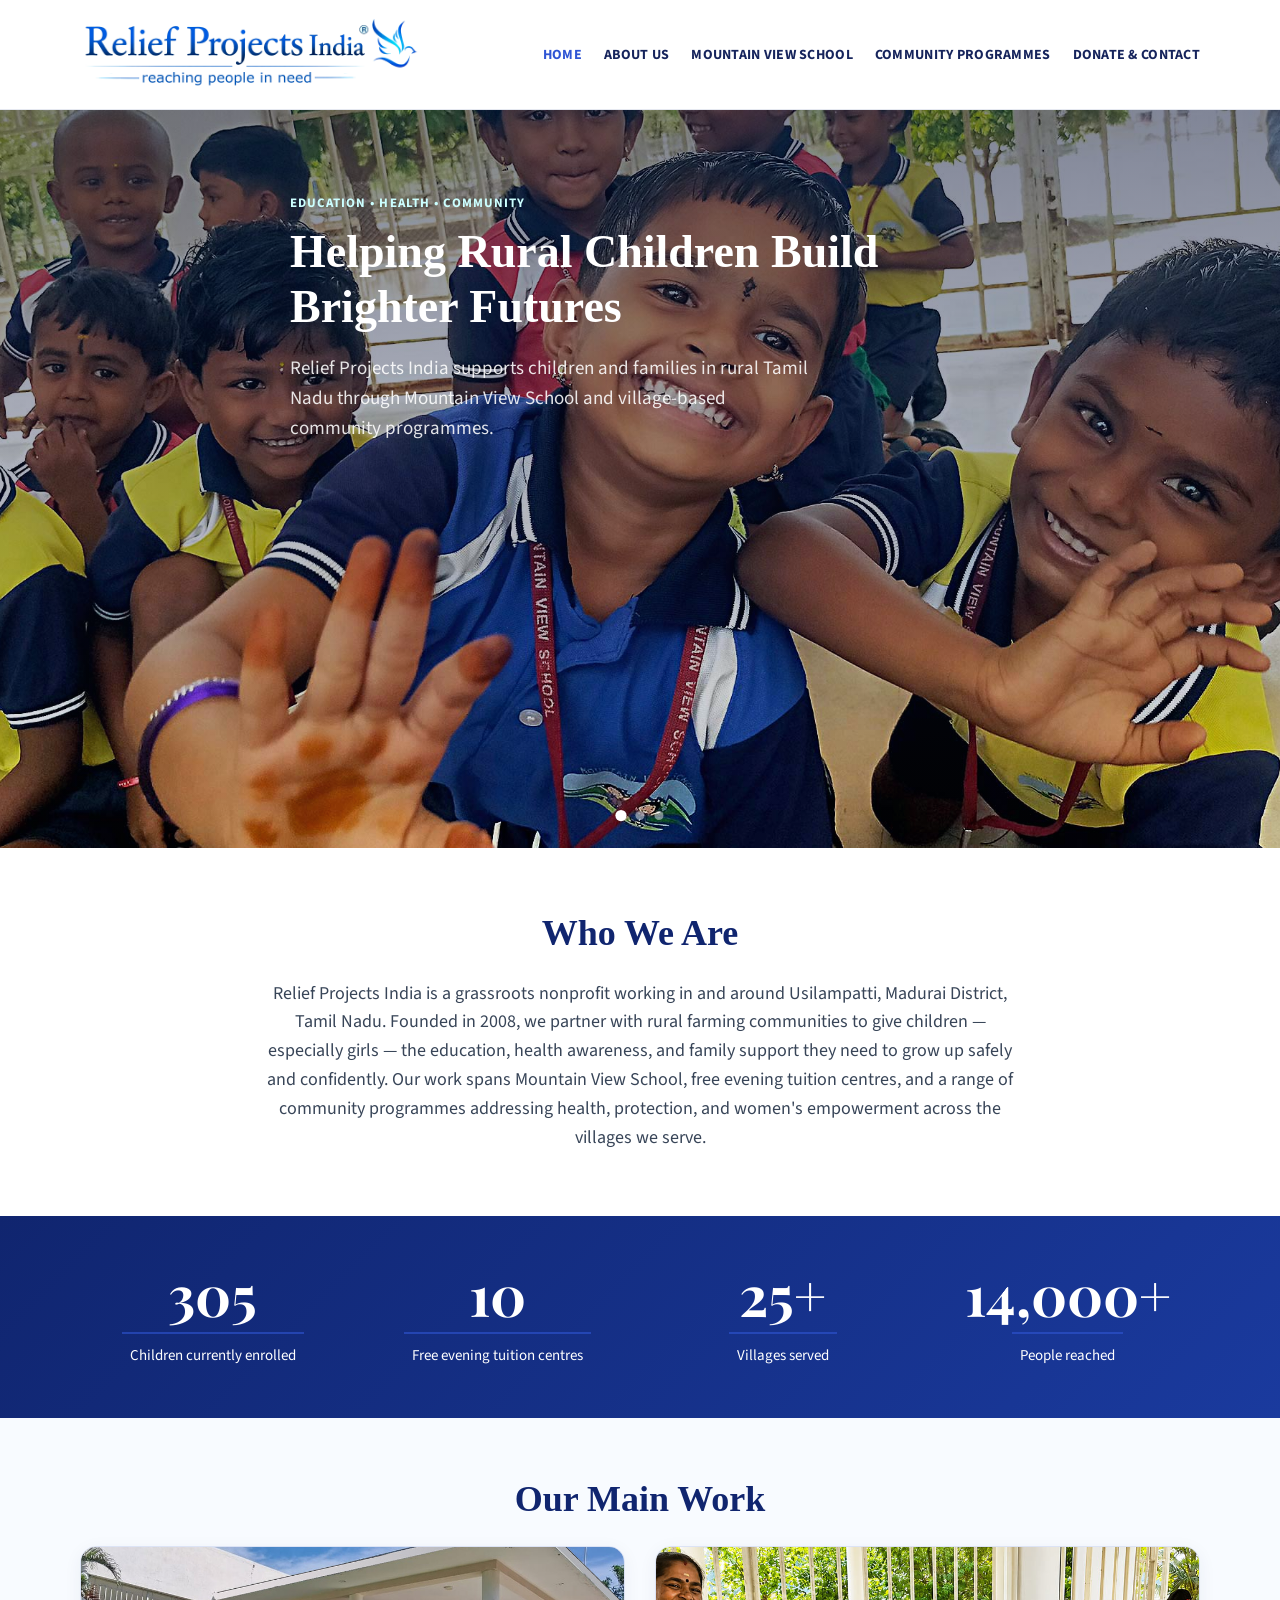
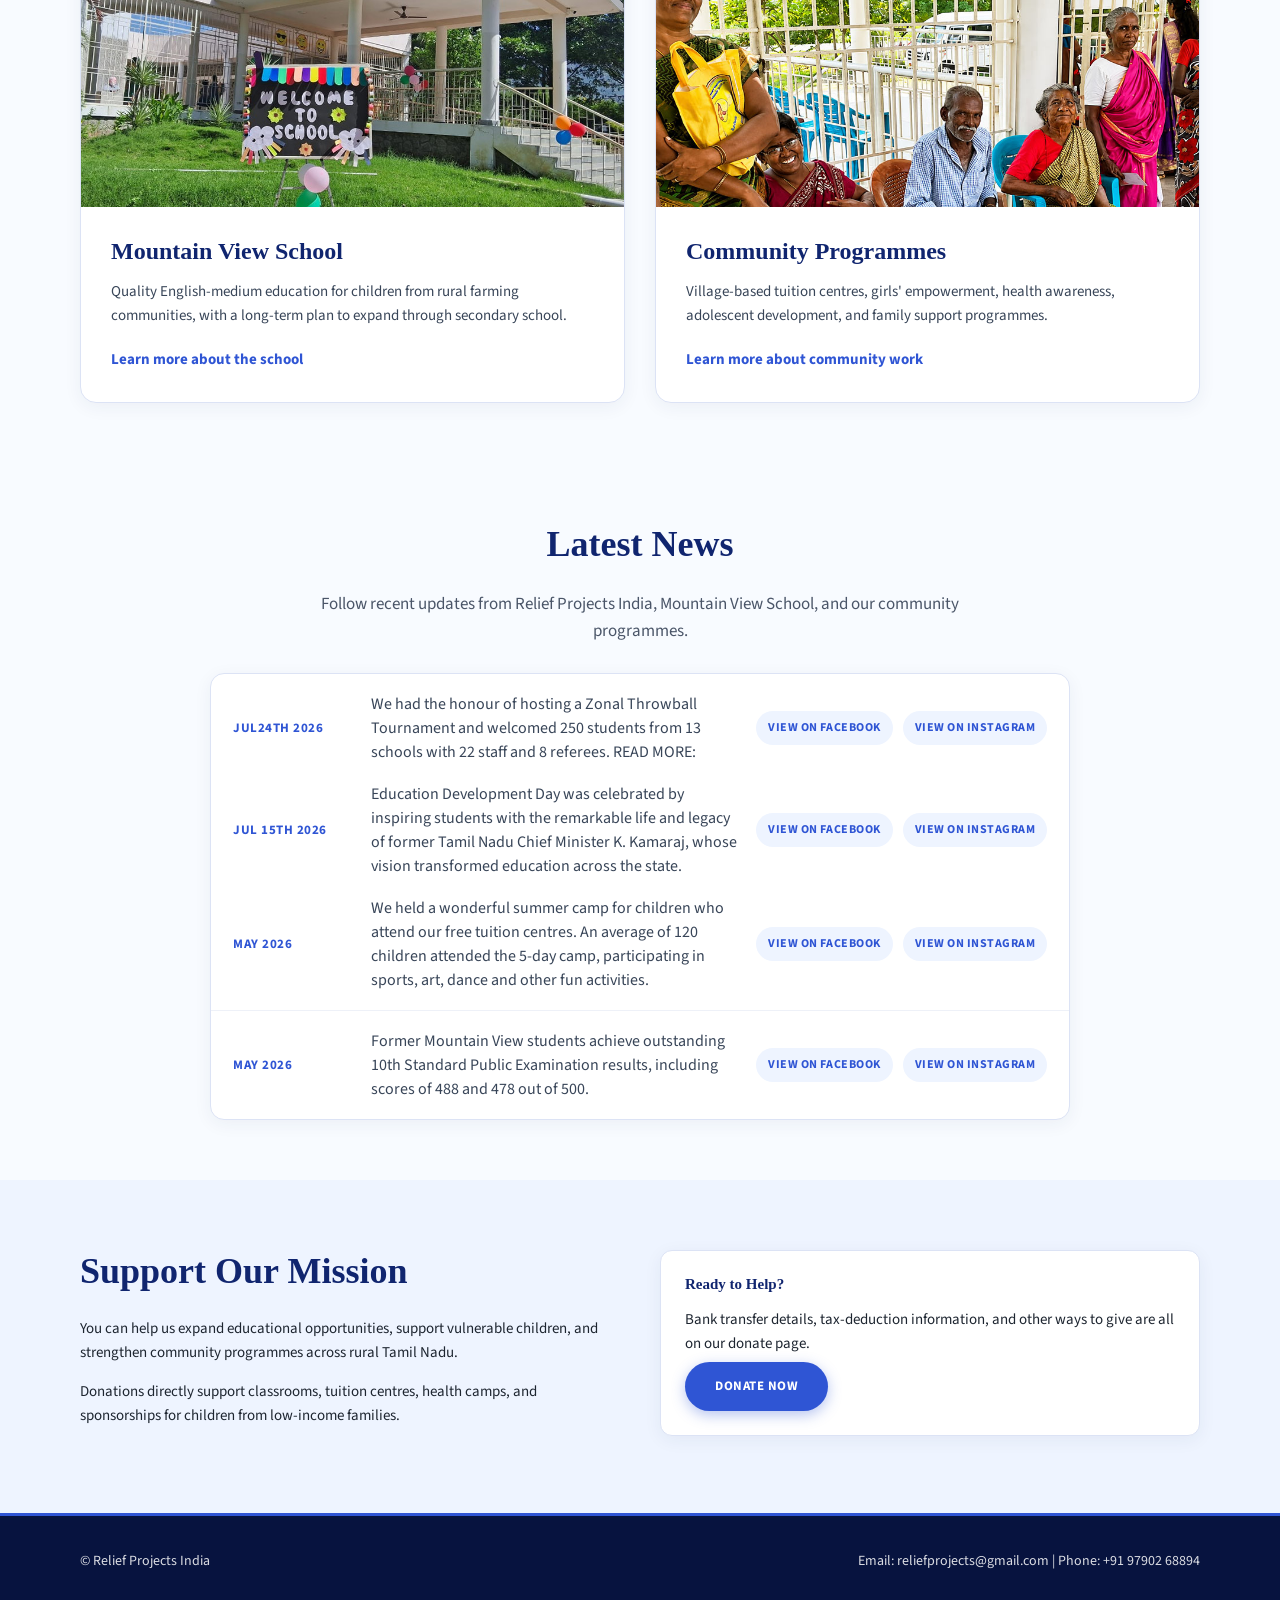
==== commit 037d3eac: "Add files via upload" ====
--- a/index.html
+++ b/index.html
@@ -5,6 +5,11 @@
     <meta name="viewport" content="width=device-width, initial-scale=1.0">
     <meta name="description" content="Relief Projects India supports humanitarian projects in education, gender equality, and health, empowering children and rural communities in Tamil Nadu.">
     <title>Relief Projects India</title>
+    <link rel="icon" type="image/png" href="/favicons/favicon-96x96.png" sizes="96x96" />
+<link rel="icon" type="image/svg+xml" href="/favicons/favicon.svg" />
+<link rel="shortcut icon" href="/favicons/favicon.ico" />
+<link rel="apple-touch-icon" sizes="180x180" href="/favicons/apple-touch-icon.png" />
+<link rel="manifest" href="/favicons/site.webmanifest" />
     <link rel="stylesheet" href="styles.css">
     <style>
         .home-intro {
@@ -187,7 +192,7 @@
     <section class="home-intro">
         <div class="container">
             <h2>Who We Are</h2>
-            <p>Relief Projects India is a grassroots nonprofit working in and around Usilampatti, Madurai District, Tamil Nadu. Since 2009, we have partnered with rural farming communities to give children — especially girls — the education, health awareness, and family support they need to grow up safely and confidently. Our work spans Mountain View School, free evening tuition centres, and a range of community programmes addressing health, protection, and women's empowerment across the villages we serve.</p>
+            <p>Relief Projects India is a grassroots nonprofit working in and around Usilampatti, Madurai District, Tamil Nadu. Founded in 2008, we partner with rural farming communities to give children — especially girls — the education, health awareness, and family support they need to grow up safely and confidently. Our work spans Mountain View School, free evening tuition centres, and a range of community programmes addressing health, protection, and women's empowerment across the villages we serve.</p>
         </div>
     </section>
 
--- a/styles.css
+++ b/styles.css
@@ -1,1054 +1,1054 @@
-/* ============================================================
-   Relief Projects India – Main Stylesheet
-   ============================================================ */
-
-@import url('https://fonts.googleapis.com/css2?family=Playfair+Display:wght@700;800&family=Source+Sans+3:wght@400;600;700&display=swap');
-
-/* ── Reset & base ── */
-* {
-	box-sizing: border-box;
-	font-size: 15px;
-}
-
-body {
-    margin: 0;
-    font-family: 'Source Sans 3', Arial, Helvetica, sans-serif;
-    color: #1d2530;
-    background: #ffffff;
-    line-height: 1.6;
-}
-
-img {
-    max-width: 100%;
-    display: block;
-}
-
-/* ── Layout container ── */
-.container {
-    width: min(1120px, 92%);
-    margin: 0 auto;
-}
-
-/* ── Typography ── */
-h1, h2, h3 {
-    color: #10256f;
-    line-height: 1.2;
-    font-family: Georgia, "Times New Roman", Times, serif;
-}
-
-h1 {
-    font-size: clamp(32px, 3.8vw, 46px);
-    margin: 10px 0 18px;
-    color: #ffffff;
-}
-
-h2 {
-    font-size: clamp(26px, 3vw, 36px);
-    margin: 0 0 24px;
-    text-align: center;
-}
-
-h3 {
-    margin-top: 0;
-}
-
-/* ── Header & navigation ── */
-.site-header {
-    background: #ffffff;
-    border-bottom: 1px solid #e5e8f0;
-    position: sticky;
-    top: 0;
-    z-index: 100;
-}
-
-.header-inner {
-    display: flex;
-    align-items: center;
-    justify-content: space-between;
-    gap: 30px;
-    padding: 18px 0;
-}
-
-.logo-link {
-    flex-shrink: 0;
-    text-decoration: none;
-}
-
-.site-logo {
-    width: 340px;
-    height: auto;
-}
-
-.main-nav {
-    display: flex;
-    flex-wrap: wrap;
-    gap: 22px;
-    justify-content: flex-end;
-    align-items: center;
-}
-
-.main-nav a {
-    color: #16245c;
-    text-decoration: none;
-    font-size: 14px;
-    font-weight: 700;
-    text-transform: uppercase;
-    letter-spacing: 0.02em;
-    white-space: nowrap;
-    transition: color 0.15s ease;
-}
-
-.main-nav a:hover,
-.main-nav a.active {
-    color: #2f55d4;
-}
-
-/* ── Buttons ── */
-.button {
-    display: inline-block;
-    background: #2f55d4;
-    color: #ffffff;
-    text-decoration: none;
-    padding: 14px 30px;
-    border-radius: 50px;
-    font-weight: bold;
-    letter-spacing: 0.04em;
-    text-transform: uppercase;
-    font-size: 13px;
-    box-shadow: 0 4px 14px rgba(47, 85, 212, 0.35);
-    transition: all 0.2s ease;
-}
-
-.button:hover {
-    background: #203f9e;
-    transform: translateY(-2px);
-    box-shadow: 0 8px 22px rgba(47, 85, 212, 0.45);
-}
-
-.text-link {
-    color: #2f55d4;
-    font-weight: bold;
-    text-decoration: none;
-}
-
-/* ── Homepage hero slideshow ── */
-.hero {
-    position: relative;
-    width: 100%;
-    height: 82vh;
-    min-height: 520px;
-    max-height: 860px;
-    overflow: hidden;
-    display: flex;
-    align-items: flex-start;
-    padding-top: 70px;
-}
-
-.hero-overlay {
-    position: absolute;
-    inset: 0;
-    background: linear-gradient(
-        to top,
-        rgba(5, 15, 50, 0.05) 0%,
-        rgba(5, 15, 50, 0.28) 40%,
-        rgba(5, 15, 50, 0.50) 100%
-    );
-    z-index: 1;
-}
-
-.hero-content {
-    position: relative;
-    z-index: 2;
-    max-width: 700px;
-}
-
-.slide {
-    position: absolute;
-    inset: 0;
-    width: 100%;
-    height: 100%;
-    object-fit: cover;
-    opacity: 0;
-    transition: opacity 1.2s ease-in-out;
-}
-
-.slide.active {
-    opacity: 1;
-}
-
-.eyebrow {
-    color: #6699ff;
-    font-weight: bold;
-    text-transform: uppercase;
-    letter-spacing: 0.08em;
-    font-size: 13px;
-    margin-bottom: 10px;
-}
-
-.hero-intro {
-    font-size: 19px;
-    max-width: 520px;
-    margin-bottom: 8px;
-    color: rgba(255, 255, 255, 0.88);
-}
-
-/* Slideshow dots */
-.slide-dots {
-    position: absolute;
-    bottom: 28px;
-    left: 50%;
-    transform: translateX(-50%);
-    display: flex;
-    gap: 10px;
-    z-index: 3;
-}
-
-.dot {
-    width: 9px;
-    height: 9px;
-    border-radius: 50%;
-    background: rgba(255, 255, 255, 0.45);
-    transition: background 0.3s ease, transform 0.3s ease;
-    cursor: pointer;
-}
-
-.dot.active {
-    background: #ffffff;
-    transform: scale(1.25);
-}
-
-/* ── General sections ── */
-.section {
-    padding: 60px 0;
-}
-
-/* ── Cards ── */
-.cards {
-    display: grid;
-    gap: 22px;
-}
-
-.three-cards {
-    grid-template-columns: repeat(3, 1fr);
-}
-
-.four-cards {
-    grid-template-columns: repeat(4, 1fr);
-}
-
-.card,
-.mini-card,
-.bank-box {
-    background: #ffffff;
-    border: 1px solid #dce3f5;
-    border-radius: 12px;
-    padding: 24px;
-    box-shadow: 0 4px 18px rgba(30, 50, 90, 0.06);
-}
-
-.card {
-    border-left: 4px solid #2f55d4;
-    border-top: 1px solid #dce3f5;
-    border-right: 1px solid #dce3f5;
-    border-bottom: 1px solid #dce3f5;
-}
-
-.card,
-.mini-card {
-    transition: transform 0.2s ease, box-shadow 0.2s ease;
-}
-
-.card:hover,
-.mini-card:hover {
-    transform: translateY(-4px);
-    box-shadow: 0 10px 30px rgba(30, 50, 90, 0.12);
-}
-
-/* ── Homepage sections ── */
-.what-we-do {
-    background: #ffffff;
-}
-
-/* Impact bar */
-.impact {
-    background: linear-gradient(135deg, #10256f 0%, #1a3a9e 100%);
-    color: #ffffff;
-    padding: 50px 0;
-}
-
-.impact-grid {
-    display: grid;
-    grid-template-columns: repeat(4, 1fr);
-    gap: 20px;
-    text-align: center;
-}
-
-.impact-item strong {
-    display: block;
-    font-size: 56px;
-    line-height: 1;
-    margin-bottom: 10px;
-    font-family: 'Playfair Display', Georgia, serif;
-}
-
-.impact-item span {
-    font-size: 15px;
-    padding-top: 10px;
-    border-top: 2px solid rgba(47, 85, 212, 0.6);
-    display: inline-block;
-    padding-left: 8px;
-    padding-right: 8px;
-}
-
-/* Split section */
-.split-section {
-    background: #f8fbff;
-}
-
-.split-grid {
-    display: grid;
-    grid-template-columns: 1fr 1fr;
-    gap: 40px;
-    align-items: center;
-}
-
-.image-placeholder {
-    min-height: 280px;
-    border-radius: 12px;
-    background: linear-gradient(135deg, #dce8ff, #f8fbff);
-    border: 2px dashed #9db2e6;
-    display: flex;
-    align-items: center;
-    justify-content: center;
-    color: #344b91;
-    font-weight: bold;
-    text-align: center;
-    padding: 20px;
-}
-
-/* Community section */
-.community-section {
-    background: #ffffff;
-}
-
-/* Support / donate section */
-.support-section {
-    background: #eef4ff;
-    padding: 60px 0;
-}
-
-.support-grid {
-    display: grid;
-    grid-template-columns: 1fr 1fr;
-    gap: 40px;
-    align-items: start;
-}
-
-.support-grid h2 {
-    text-align: left;
-}
-
-.bank-box p {
-    margin: 6px 0;
-}
-
-.qr-placeholder {
-    margin-top: 18px;
-    width: 170px;
-    height: 170px;
-    border: 2px dashed #9db2e6;
-    border-radius: 8px;
-    display: flex;
-    align-items: center;
-    justify-content: center;
-    text-align: center;
-    color: #344b91;
-    background: #f8fbff;
-    font-weight: bold;
-}
-
-/* ── Inner page hero (all pages except home) ── */
-.page-hero {
-    position: relative;
-    width: 100%;
-    height: 55vh;
-    min-height: 360px;
-    max-height: 600px;
-    overflow: hidden;
-    display: flex;
-    align-items: flex-end;
-    padding-bottom: 56px;
-}
-
-.page-hero-img {
-    position: absolute;
-    inset: 0;
-    width: 100%;
-    height: 100%;
-    object-fit: cover;
-    object-position: center;
-}
-
-.page-hero-overlay {
-    position: absolute;
-    inset: 0;
-    background: linear-gradient(
-        to bottom,
-        rgba(5, 15, 50, 0.05) 0%,
-        rgba(5, 15, 50, 0.30) 60%,
-        rgba(5, 15, 50, 0.52) 100%
-    );
-}
-
-.page-hero-content {
-    position: relative;
-    z-index: 2;
-    text-align: center;
-    width: 100%;
-}
-
-.page-hero h1 {
-    color: #ffffff;
-    margin: 0 0 14px;
-    font-size: clamp(32px, 5vw, 52px);
-}
-
-.page-hero p {
-    font-size: 19px;
-    color: rgba(255, 255, 255, 0.88);
-    max-width: 640px;
-    margin: 0 auto;
-}
-
-/* ── Section label pill ── */
-.section-label {
-    display: inline-block;
-    background: #eef4ff;
-    color: #2f55d4;
-    font-size: 12px;
-    font-weight: 700;
-    text-transform: uppercase;
-    letter-spacing: 0.1em;
-    padding: 5px 14px;
-    border-radius: 50px;
-    margin-bottom: 14px;
-}
-
-/* ── Footer ── */
-.site-footer {
-    background: #07133f;
-    color: #ffffff;
-    padding: 34px 0;
-    border-top: 3px solid #2f55d4;
-}
-
-.footer-grid {
-    display: flex;
-    justify-content: space-between;
-    gap: 20px;
-    flex-wrap: wrap;
-    align-items: center;
-}
-
-.footer-grid p {
-    margin: 0;
-    font-size: 14px;
-    color: rgba(255, 255, 255, 0.85);
-}
-
-/* ── Responsive: tablet (≤900px) ── */
-@media (max-width: 900px) {
-
-    .header-inner {
-        flex-direction: column;
-        align-items: center;
-        text-align: center;
-        padding: 16px 0;
-        gap: 14px;
-    }
-
-    .main-nav {
-        justify-content: center;
-        gap: 14px;
-    }
-
-    .site-logo {
-        width: 300px;
-    }
-
-    .split-grid,
-    .support-grid {
-        grid-template-columns: 1fr;
-    }
-
-    .three-cards,
-    .four-cards,
-    .impact-grid {
-        grid-template-columns: repeat(2, 1fr);
-    }
-
-    .hero {
-        height: 72vh;
-        min-height: 460px;
-        padding-top: 55px;
-    }
-
-    .page-hero {
-        height: 45vh;
-        min-height: 300px;
-        padding-bottom: 40px;
-    }
-}
-
-/* ── Responsive: mobile (≤600px) ── */
-@media (max-width: 600px) {
-
-    .site-logo {
-        width: 240px;
-    }
-
-    .main-nav {
-        gap: 10px;
-    }
-
-    .main-nav a {
-        font-size: 11px;
-    }
-
-    .hero {
-        height: 65vh;
-        min-height: 400px;
-        padding-top: 48px;
-    }
-
-    .page-hero {
-        height: 40vh;
-        min-height: 260px;
-        padding-bottom: 32px;
-    }
-
-    .page-hero p {
-        font-size: 16px;
-    }
-
-    .section,
-    .support-section {
-        padding: 42px 0;
-    }
-
-    .three-cards,
-    .four-cards,
-    .impact-grid {
-        grid-template-columns: 1fr;
-    }
-
-    .hero-intro {
-        font-size: 17px;
-    }
-
-    .impact-item strong {
-        font-size: 44px;
-    }
-
-    h1 {
-        font-size: clamp(30px, 8vw, 44px);
-    }
-
-    .footer-grid {
-        flex-direction: column;
-        text-align: center;
-        gap: 8px;
-    }
-}
-
-/* ============================================================
-   About Page Styles
-   ============================================================ */
-
-.page-hero {
-            position: relative;
-            width: 100%;
-            height: 55vh;
-            min-height: 360px;
-            max-height: 600px;
-            overflow: hidden;
-            display: flex;
-            align-items: flex-end;
-            padding-bottom: 56px;
-        }
-        .page-hero-img {
-            position: absolute;
-            inset: 0;
-            width: 100%;
-            height: 100%;
-            object-fit: cover;
-            object-position: center;
-        }
-        .page-hero-overlay {
-            position: absolute;
-            inset: 0;
-            background: linear-gradient(to bottom, rgba(5, 15, 50, 0.05) 0%, rgba(5, 15, 50, 0.30) 60%, rgba(5, 15, 50, 0.55) 100%);
-        }
-        .page-hero-content {
-            position: relative;
-            z-index: 2;
-            text-align: center;
-            width: 100%;
-        }
-        .page-hero h1 {
-            color: #ffffff;
-            margin: 0 0 14px;
-            font-size: clamp(32px, 5vw, 52px);
-        }
-        .page-hero p {
-            font-size: 19px;
-            color: rgba(255,255,255,0.88);
-            max-width: 680px;
-            margin: 0 auto;
-        }
-        .section-label {
-            display: inline-block;
-            background: #eef4ff;
-            color: #2f55d4;
-            font-size: 12px;
-            font-weight: 700;
-            text-transform: uppercase;
-            letter-spacing: 0.1em;
-            padding: 5px 14px;
-            border-radius: 50px;
-            margin-bottom: 14px;
-        }
-        .about-section {
-            padding: 70px 0;
-            background: #ffffff;
-        }
-        .about-section.alt {
-            background: #f8fbff;
-        }
-        .about-section.blue {
-            background: #10256f;
-            color: #ffffff;
-        }
-        .about-section.blue h2,
-        .about-section.blue h3 {
-            color: #ffffff;
-        }
-        .about-section.blue p {
-            color: rgba(255,255,255,0.84);
-        }
-        .intro-grid,
-        .two-column-grid {
-            display: grid;
-            grid-template-columns: 1.1fr 0.9fr;
-            gap: 48px;
-            align-items: center;
-        }
-        .intro-grid h2,
-        .two-column-grid h2 {
-            text-align: left;
-            margin-bottom: 16px;
-        }
-        .placeholder-box {
-            background: #ffffff;
-            border: 2px dashed #9db2e6;
-            border-radius: 14px;
-            min-height: 220px;
-            display: flex;
-            align-items: center;
-            justify-content: center;
-            text-align: center;
-            color: #344b91;
-            font-weight: 700;
-            padding: 24px;
-        }
-        .blue .placeholder-box {
-            background: rgba(255,255,255,0.08);
-            border-color: rgba(255,255,255,0.28);
-            color: #ffffff;
-        }
-        .mission-grid,
-        .values-grid,
-        .work-grid,
-        .team-grid,
-        .governance-grid,
-        .legal-grid,
-        .partner-grid,
-        .downloads-grid {
-            display: grid;
-            gap: 22px;
-            margin-top: 34px;
-        }
-        .mission-grid {
-            grid-template-columns: repeat(2, 1fr);
-        }
-        .values-grid {
-            grid-template-columns: repeat(5, 1fr);
-        }
-        .work-grid {
-            grid-template-columns: repeat(2, 1fr);
-        }
-        .team-grid {
-            grid-template-columns: repeat(3, 1fr);
-        }
-		.team-avatar {
-   			width: 180px;
-    		height: 180px;
-    		margin: 0 auto 20px;
-    		overflow: hidden;
-    		border-radius: 50%;      /* Makes it a circle */
-    		box-shadow: 0 4px 12px rgba(0,0,0,0.15);
-		}
-
-		.team-avatar img {
-    		width: 100%;
-    		height: 100%;
-    		object-fit: cover;       /* Fills the circle */
-    		display: block;
-		}
-        .governance-grid {
-            grid-template-columns: repeat(2, 1fr);
-            align-items: stretch;
-        }
-        .legal-grid {
-            grid-template-columns: repeat(4, 1fr);
-        }
-        .partner-grid {
-            grid-template-columns: repeat(4, 1fr);
-        }
-        .downloads-grid {
-            grid-template-columns: repeat(2, minmax(260px, 1fr));
-            max-width: 760px;
-            margin-left: auto;
-            margin-right: auto;
-        }
-        .info-card,
-        .value-card,
-        .work-card,
-        .team-card,
-        .governance-card,
-        .legal-card,
-        .partner-card,
-        .download-card {
-            background: #ffffff;
-            border: 1px solid #dce3f5;
-            border-radius: 14px;
-            padding: 24px;
-            box-shadow: 0 4px 18px rgba(30,50,90,0.06);
-        }
-        .value-card,
-        .team-card,
-        .partner-card,
-        .download-card {
-            text-align: center;
-        }
-        .info-card h3,
-        .value-card h3,
-        .work-card h3,
-        .team-card h3,
-        .governance-card h3,
-        .legal-card h3,
-        .partner-card h3,
-        .download-card h3 {
-            margin: 0 0 10px;
-            font-size: 18px;
-        }
-        .info-card p,
-        .value-card p,
-        .work-card p,
-        .team-card p,
-        .governance-card p,
-        .legal-card p,
-        .partner-card p,
-        .download-card p {
-            margin: 0;
-            color: #4a5568;
-            font-size: 15px;
-        }
-
-        .governance-card {
-            padding: 30px;
-        }
-        .governance-card ul {
-            margin: 16px 0 0;
-            padding-left: 20px;
-            color: #4a5568;
-            font-size: 15px;
-            line-height: 1.6;
-        }
-        .governance-card li {
-            margin-bottom: 10px;
-        }
-        .governance-card p + p {
-            margin-top: 14px;
-        }
-        .downloads-grid {
-            margin-top: 28px;
-        }
-        .download-card {
-            text-align: center;
-            padding: 28px 24px;
-        }
-        .download-card a {
-            display: inline-block;
-            margin-top: 12px;
-            color: #2f55d4;
-            font-weight: 700;
-            text-decoration: none;
-        }
-        .icon {
-            font-size: 32px;
-            display: block;
-            margin-bottom: 12px;
-        }
-
-        /* ── History timeline ── */
-        .history-intro {
-            text-align: center;
-            color: #4a5568;
-            font-size: 17px;
-            max-width: 650px;
-            margin: 0 auto 52px;
-        }
-        .timeline {
-            position: relative;
-            max-width: 820px;
-            margin: 44px auto 0;
-        }
-        .timeline::before {
-            content: '';
-            position: absolute;
-            left: 50%;
-            top: 0;
-            bottom: 0;
-            width: 2px;
-            background: #dce3f5;
-            transform: translateX(-50%);
-        }
-        .timeline-item {
-            display: grid;
-            grid-template-columns: 1fr 1fr;
-            gap: 40px;
-            margin-bottom: 36px;
-            position: relative;
-            align-items: start;
-        }
-        .timeline-item::after {
-            content: '';
-            position: absolute;
-            left: 50%;
-            top: 18px;
-            width: 14px;
-            height: 14px;
-            background: #2f55d4;
-            border-radius: 50%;
-            transform: translateX(-50%);
-            border: 3px solid #ffffff;
-            box-shadow: 0 0 0 2px #2f55d4;
-            z-index: 1;
-        }
-        .timeline-left {
-            text-align: right;
-            padding-right: 30px;
-        }
-        .timeline-right {
-            padding-left: 30px;
-        }
-        .timeline-year {
-            font-family: Georgia, "Times New Roman", Times, serif;
-            font-size: 28px;
-            font-weight: bold;
-            color: #2f55d4;
-            line-height: 1.2;
-            padding-top: 14px;
-        }
-        .timeline-content {
-            background: #ffffff;
-            border: 1px solid #dce3f5;
-            border-radius: 12px;
-            padding: 18px 20px;
-            box-shadow: 0 4px 18px rgba(30,50,90,0.05);
-        }
-        .timeline-content h3 {
-            margin: 0 0 6px;
-            font-size: 16px;
-        }
-        .timeline-content p {
-            margin: 0;
-            font-size: 14px;
-            color: #4a5568;
-            line-height: 1.6;
-        }
-        .work-card img {
-            width: 100%;
-            height: 220px;
-            object-fit: cover;
-            border-radius: 10px;
-            margin-bottom: 18px;
-        }
-        .team-role {
-            color: #2f55d4;
-            font-size: 12px;
-            font-weight: 700;
-            text-transform: uppercase;
-            letter-spacing: 0.08em;
-            margin-bottom: 12px;
-        }
-        .partner-card {
-            min-height: 110px;
-            display: flex;
-            flex-direction: column;
-            justify-content: center;
-            border-style: dashed;
-        }
-        .looking-ahead-box {
-            background: #ffffff;
-            border-radius: 16px;
-            padding: 34px;
-            box-shadow: 0 4px 18px rgba(30,50,90,0.06);
-            border-left: 4px solid #2f55d4;
-        }
-        .explore-card {
-            background: #ffffff;
-            border: 1px solid #dce3f5;
-            border-radius: 16px;
-            padding: 34px;
-            text-align: center;
-            box-shadow: 0 4px 18px rgba(30,50,90,0.06);
-        }
-        .explore-card h3 {
-            font-size: 24px;
-        }
-        .button-outline-light {
-            display: inline-block;
-            border: 2px solid #2f55d4;
-            color: #2f55d4;
-            text-decoration: none;
-            padding: 12px 26px;
-            border-radius: 50px;
-            font-weight: bold;
-            font-size: 13px;
-            text-transform: uppercase;
-            letter-spacing: 0.04em;
-            margin-top: 16px;
-        }
-        .support-section {
-            background: #eef4ff;
-            padding: 70px 0;
-        }
-        .support-grid {
-            display: grid;
-            grid-template-columns: 1fr 1fr;
-            gap: 40px;
-            align-items: start;
-        }
-        .support-grid h2 {
-            text-align: left;
-        }
-        /* ── Who We Are layout ── */
-        .who-grid {
-            display: grid;
-            grid-template-columns: 1.2fr 0.8fr;
-            gap: 48px;
-            align-items: start;
-            margin-top: 10px;
-        }
-        .who-text p {
-            font-size: 16px;
-            color: #384558;
-            margin-top: 0;
-        }
-        .pull-quote {
-            background: #10256f;
-            border-radius: 14px;
-            padding: 28px 30px;
-            margin-bottom: 22px;
-        }
-        .pull-quote p {
-            font-family: Georgia, "Times New Roman", Times, serif;
-            font-size: 17px;
-            line-height: 1.65;
-            color: #ffffff;
-            margin: 0;
-        }
-        .who-stats {
-            display: grid;
-            grid-template-columns: 1fr 1fr;
-            gap: 14px;
-        }
-        .who-stat {
-            background: #ffffff;
-            border: 1px solid #dce3f5;
-            border-radius: 12px;
-            padding: 18px;
-            text-align: center;
-            box-shadow: 0 3px 12px rgba(30,50,90,0.06);
-        }
-        .who-stat strong {
-            display: block;
-            font-family: Georgia, "Times New Roman", Times, serif;
-            font-size: 32px;
-            color: #10256f;
-            line-height: 1;
-            margin-bottom: 6px;
-        }
-        .who-stat span {
-            font-size: 13px;
-            color: #4a5568;
-        }
-
-        .about-section.blue .info-card,
-        .about-section.blue .value-card {
-            color: #1d2530;
-        }
-        .about-section.blue .info-card h3,
-        .about-section.blue .value-card h3 {
-            color: #10256f;
-        }
-        .about-section.blue .info-card p,
-        .about-section.blue .value-card p {
-            color: #384558;
-        }
-        @media (max-width: 900px) {
-            .timeline::before { left: 20px; }
-            .timeline-item { grid-template-columns: 1fr; gap: 0; }
-            .timeline-item::after { left: 20px; }
-            .timeline-left { display: none; }
-            .timeline-right { padding-left: 50px; }
-            .intro-grid,
-            .two-column-grid,
-            .support-grid,
-            .who-grid {
-                grid-template-columns: 1fr;
-            }
-            .mission-grid,
-            .work-grid,
-            .team-grid,
-            .legal-grid,
-            .partner-grid,
-            .downloads-grid {
-                grid-template-columns: repeat(2, 1fr);
-            }
-            .governance-grid {
-                grid-template-columns: 1fr;
-            }
-            .values-grid {
-                grid-template-columns: repeat(3, 1fr);
-            }
-        }
-        @media (max-width: 600px) {
-            .page-hero {
-                height: 50vh;
-                min-height: 300px;
-                padding-bottom: 40px;
-            }
-            .mission-grid,
-            .values-grid,
-            .work-grid,
-            .team-grid,
-            .governance-grid,
-            .legal-grid,
-            .partner-grid,
-            .downloads-grid {
-                grid-template-columns: 1fr;
-            }
-        }
+/* ============================================================
+   Relief Projects India – Main Stylesheet
+   ============================================================ */
+
+@import url('https://fonts.googleapis.com/css2?family=Playfair+Display:wght@700;800&family=Source+Sans+3:wght@400;600;700&display=swap');
+
+/* ── Reset & base ── */
+* {
+	box-sizing: border-box;
+	font-size: 15px;
+}
+
+body {
+    margin: 0;
+    font-family: 'Source Sans 3', Arial, Helvetica, sans-serif;
+    color: #1d2530;
+    background: #ffffff;
+    line-height: 1.6;
+}
+
+img {
+    max-width: 100%;
+    display: block;
+}
+
+/* ── Layout container ── */
+.container {
+    width: min(1120px, 92%);
+    margin: 0 auto;
+}
+
+/* ── Typography ── */
+h1, h2, h3 {
+    color: #10256f;
+    line-height: 1.2;
+    font-family: Georgia, "Times New Roman", Times, serif;
+}
+
+h1 {
+    font-size: clamp(32px, 3.8vw, 46px);
+    margin: 10px 0 18px;
+    color: #ffffff;
+}
+
+h2 {
+    font-size: clamp(26px, 3vw, 36px);
+    margin: 0 0 24px;
+    text-align: center;
+}
+
+h3 {
+    margin-top: 0;
+}
+
+/* ── Header & navigation ── */
+.site-header {
+    background: #ffffff;
+    border-bottom: 1px solid #e5e8f0;
+    position: sticky;
+    top: 0;
+    z-index: 100;
+}
+
+.header-inner {
+    display: flex;
+    align-items: center;
+    justify-content: space-between;
+    gap: 30px;
+    padding: 18px 0;
+}
+
+.logo-link {
+    flex-shrink: 0;
+    text-decoration: none;
+}
+
+.site-logo {
+    width: 340px;
+    height: auto;
+}
+
+.main-nav {
+    display: flex;
+    flex-wrap: wrap;
+    gap: 22px;
+    justify-content: flex-end;
+    align-items: center;
+}
+
+.main-nav a {
+    color: #16245c;
+    text-decoration: none;
+    font-size: 14px;
+    font-weight: 700;
+    text-transform: uppercase;
+    letter-spacing: 0.02em;
+    white-space: nowrap;
+    transition: color 0.15s ease;
+}
+
+.main-nav a:hover,
+.main-nav a.active {
+    color: #2f55d4;
+}
+
+/* ── Buttons ── */
+.button {
+    display: inline-block;
+    background: #2f55d4;
+    color: #ffffff;
+    text-decoration: none;
+    padding: 14px 30px;
+    border-radius: 50px;
+    font-weight: bold;
+    letter-spacing: 0.04em;
+    text-transform: uppercase;
+    font-size: 13px;
+    box-shadow: 0 4px 14px rgba(47, 85, 212, 0.35);
+    transition: all 0.2s ease;
+}
+
+.button:hover {
+    background: #203f9e;
+    transform: translateY(-2px);
+    box-shadow: 0 8px 22px rgba(47, 85, 212, 0.45);
+}
+
+.text-link {
+    color: #2f55d4;
+    font-weight: bold;
+    text-decoration: none;
+}
+
+/* ── Homepage hero slideshow ── */
+.hero {
+    position: relative;
+    width: 100%;
+    height: 82vh;
+    min-height: 520px;
+    max-height: 860px;
+    overflow: hidden;
+    display: flex;
+    align-items: flex-start;
+    padding-top: 70px;
+}
+
+.hero-overlay {
+    position: absolute;
+    inset: 0;
+    background: linear-gradient(
+        to top,
+        rgba(5, 15, 50, 0.05) 0%,
+        rgba(5, 15, 50, 0.28) 40%,
+        rgba(5, 15, 50, 0.50) 100%
+    );
+    z-index: 1;
+}
+
+.hero-content {
+    position: relative;
+    z-index: 2;
+    max-width: 700px;
+}
+
+.slide {
+    position: absolute;
+    inset: 0;
+    width: 100%;
+    height: 100%;
+    object-fit: cover;
+    opacity: 0;
+    transition: opacity 1.2s ease-in-out;
+}
+
+.slide.active {
+    opacity: 1;
+}
+
+.eyebrow {
+	color: #CCFFFF;
+	font-weight: bold;
+	text-transform: uppercase;
+	letter-spacing: 0.08em;
+	font-size: 13px;
+	margin-bottom: 10px;
+}
+
+.hero-intro {
+    font-size: 19px;
+    max-width: 520px;
+    margin-bottom: 8px;
+    color: rgba(255, 255, 255, 0.88);
+}
+
+/* Slideshow dots */
+.slide-dots {
+    position: absolute;
+    bottom: 28px;
+    left: 50%;
+    transform: translateX(-50%);
+    display: flex;
+    gap: 10px;
+    z-index: 3;
+}
+
+.dot {
+    width: 9px;
+    height: 9px;
+    border-radius: 50%;
+    background: rgba(255, 255, 255, 0.45);
+    transition: background 0.3s ease, transform 0.3s ease;
+    cursor: pointer;
+}
+
+.dot.active {
+    background: #ffffff;
+    transform: scale(1.25);
+}
+
+/* ── General sections ── */
+.section {
+    padding: 60px 0;
+}
+
+/* ── Cards ── */
+.cards {
+    display: grid;
+    gap: 22px;
+}
+
+.three-cards {
+    grid-template-columns: repeat(3, 1fr);
+}
+
+.four-cards {
+    grid-template-columns: repeat(4, 1fr);
+}
+
+.card,
+.mini-card,
+.bank-box {
+    background: #ffffff;
+    border: 1px solid #dce3f5;
+    border-radius: 12px;
+    padding: 24px;
+    box-shadow: 0 4px 18px rgba(30, 50, 90, 0.06);
+}
+
+.card {
+    border-left: 4px solid #2f55d4;
+    border-top: 1px solid #dce3f5;
+    border-right: 1px solid #dce3f5;
+    border-bottom: 1px solid #dce3f5;
+}
+
+.card,
+.mini-card {
+    transition: transform 0.2s ease, box-shadow 0.2s ease;
+}
+
+.card:hover,
+.mini-card:hover {
+    transform: translateY(-4px);
+    box-shadow: 0 10px 30px rgba(30, 50, 90, 0.12);
+}
+
+/* ── Homepage sections ── */
+.what-we-do {
+    background: #ffffff;
+}
+
+/* Impact bar */
+.impact {
+    background: linear-gradient(135deg, #10256f 0%, #1a3a9e 100%);
+    color: #ffffff;
+    padding: 50px 0;
+}
+
+.impact-grid {
+    display: grid;
+    grid-template-columns: repeat(4, 1fr);
+    gap: 20px;
+    text-align: center;
+}
+
+.impact-item strong {
+    display: block;
+    font-size: 56px;
+    line-height: 1;
+    margin-bottom: 10px;
+    font-family: 'Playfair Display', Georgia, serif;
+}
+
+.impact-item span {
+    font-size: 15px;
+    padding-top: 10px;
+    border-top: 2px solid rgba(47, 85, 212, 0.6);
+    display: inline-block;
+    padding-left: 8px;
+    padding-right: 8px;
+}
+
+/* Split section */
+.split-section {
+    background: #f8fbff;
+}
+
+.split-grid {
+    display: grid;
+    grid-template-columns: 1fr 1fr;
+    gap: 40px;
+    align-items: center;
+}
+
+.image-placeholder {
+    min-height: 280px;
+    border-radius: 12px;
+    background: linear-gradient(135deg, #dce8ff, #f8fbff);
+    border: 2px dashed #9db2e6;
+    display: flex;
+    align-items: center;
+    justify-content: center;
+    color: #344b91;
+    font-weight: bold;
+    text-align: center;
+    padding: 20px;
+}
+
+/* Community section */
+.community-section {
+    background: #ffffff;
+}
+
+/* Support / donate section */
+.support-section {
+    background: #eef4ff;
+    padding: 60px 0;
+}
+
+.support-grid {
+    display: grid;
+    grid-template-columns: 1fr 1fr;
+    gap: 40px;
+    align-items: start;
+}
+
+.support-grid h2 {
+    text-align: left;
+}
+
+.bank-box p {
+    margin: 6px 0;
+}
+
+.qr-placeholder {
+    margin-top: 18px;
+    width: 170px;
+    height: 170px;
+    border: 2px dashed #9db2e6;
+    border-radius: 8px;
+    display: flex;
+    align-items: center;
+    justify-content: center;
+    text-align: center;
+    color: #344b91;
+    background: #f8fbff;
+    font-weight: bold;
+}
+
+/* ── Inner page hero (all pages except home) ── */
+.page-hero {
+    position: relative;
+    width: 100%;
+    height: 55vh;
+    min-height: 360px;
+    max-height: 600px;
+    overflow: hidden;
+    display: flex;
+    align-items: flex-end;
+    padding-bottom: 56px;
+}
+
+.page-hero-img {
+    position: absolute;
+    inset: 0;
+    width: 100%;
+    height: 100%;
+    object-fit: cover;
+    object-position: center;
+}
+
+.page-hero-overlay {
+    position: absolute;
+    inset: 0;
+    background: linear-gradient(
+        to bottom,
+        rgba(5, 15, 50, 0.05) 0%,
+        rgba(5, 15, 50, 0.30) 60%,
+        rgba(5, 15, 50, 0.52) 100%
+    );
+}
+
+.page-hero-content {
+    position: relative;
+    z-index: 2;
+    text-align: center;
+    width: 100%;
+}
+
+.page-hero h1 {
+    color: #ffffff;
+    margin: 0 0 14px;
+    font-size: clamp(32px, 5vw, 52px);
+}
+
+.page-hero p {
+    font-size: 19px;
+    color: rgba(255, 255, 255, 0.88);
+    max-width: 640px;
+    margin: 0 auto;
+}
+
+/* ── Section label pill ── */
+.section-label {
+    display: inline-block;
+    background: #eef4ff;
+    color: #2f55d4;
+    font-size: 12px;
+    font-weight: 700;
+    text-transform: uppercase;
+    letter-spacing: 0.1em;
+    padding: 5px 14px;
+    border-radius: 50px;
+    margin-bottom: 14px;
+}
+
+/* ── Footer ── */
+.site-footer {
+    background: #07133f;
+    color: #ffffff;
+    padding: 34px 0;
+    border-top: 3px solid #2f55d4;
+}
+
+.footer-grid {
+    display: flex;
+    justify-content: space-between;
+    gap: 20px;
+    flex-wrap: wrap;
+    align-items: center;
+}
+
+.footer-grid p {
+    margin: 0;
+    font-size: 14px;
+    color: rgba(255, 255, 255, 0.85);
+}
+
+/* ── Responsive: tablet (≤900px) ── */
+@media (max-width: 900px) {
+
+    .header-inner {
+        flex-direction: column;
+        align-items: center;
+        text-align: center;
+        padding: 16px 0;
+        gap: 14px;
+    }
+
+    .main-nav {
+        justify-content: center;
+        gap: 14px;
+    }
+
+    .site-logo {
+	width: 280px;
+    }
+
+    .split-grid,
+    .support-grid {
+        grid-template-columns: 1fr;
+    }
+
+    .three-cards,
+    .four-cards,
+    .impact-grid {
+        grid-template-columns: repeat(2, 1fr);
+    }
+
+    .hero {
+        height: 72vh;
+        min-height: 460px;
+        padding-top: 55px;
+    }
+
+    .page-hero {
+        height: 45vh;
+        min-height: 300px;
+        padding-bottom: 40px;
+    }
+}
+
+/* ── Responsive: mobile (≤600px) ── */
+@media (max-width: 600px) {
+
+    .site-logo {
+        width: 240px;
+    }
+
+    .main-nav {
+        gap: 10px;
+    }
+
+    .main-nav a {
+        font-size: 11px;
+    }
+
+    .hero {
+        height: 65vh;
+        min-height: 400px;
+        padding-top: 48px;
+    }
+
+    .page-hero {
+        height: 40vh;
+        min-height: 260px;
+        padding-bottom: 32px;
+    }
+
+    .page-hero p {
+        font-size: 16px;
+    }
+
+    .section,
+    .support-section {
+        padding: 42px 0;
+    }
+
+    .three-cards,
+    .four-cards,
+    .impact-grid {
+        grid-template-columns: 1fr;
+    }
+
+    .hero-intro {
+        font-size: 17px;
+    }
+
+    .impact-item strong {
+        font-size: 44px;
+    }
+
+    h1 {
+        font-size: clamp(30px, 8vw, 44px);
+    }
+
+    .footer-grid {
+        flex-direction: column;
+        text-align: center;
+        gap: 8px;
+    }
+}
+
+/* ============================================================
+   About Page Styles
+   ============================================================ */
+
+.page-hero {
+            position: relative;
+            width: 100%;
+            height: 55vh;
+            min-height: 360px;
+            max-height: 600px;
+            overflow: hidden;
+            display: flex;
+            align-items: flex-end;
+            padding-bottom: 56px;
+        }
+        .page-hero-img {
+            position: absolute;
+            inset: 0;
+            width: 100%;
+            height: 100%;
+            object-fit: cover;
+            object-position: center;
+        }
+        .page-hero-overlay {
+            position: absolute;
+            inset: 0;
+            background: linear-gradient(to bottom, rgba(5, 15, 50, 0.05) 0%, rgba(5, 15, 50, 0.30) 60%, rgba(5, 15, 50, 0.55) 100%);
+        }
+        .page-hero-content {
+            position: relative;
+            z-index: 2;
+            text-align: center;
+            width: 100%;
+        }
+        .page-hero h1 {
+            color: #ffffff;
+            margin: 0 0 14px;
+            font-size: clamp(32px, 5vw, 52px);
+        }
+        .page-hero p {
+            font-size: 19px;
+            color: rgba(255,255,255,0.88);
+            max-width: 680px;
+            margin: 0 auto;
+        }
+        .section-label {
+            display: inline-block;
+            background: #eef4ff;
+            color: #2f55d4;
+            font-size: 12px;
+            font-weight: 700;
+            text-transform: uppercase;
+            letter-spacing: 0.1em;
+            padding: 5px 14px;
+            border-radius: 50px;
+            margin-bottom: 14px;
+        }
+        .about-section {
+            padding: 70px 0;
+            background: #ffffff;
+        }
+        .about-section.alt {
+            background: #f8fbff;
+        }
+        .about-section.blue {
+            background: #10256f;
+            color: #ffffff;
+        }
+        .about-section.blue h2,
+        .about-section.blue h3 {
+            color: #ffffff;
+        }
+        .about-section.blue p {
+            color: rgba(255,255,255,0.84);
+        }
+        .intro-grid,
+        .two-column-grid {
+            display: grid;
+            grid-template-columns: 1.1fr 0.9fr;
+            gap: 48px;
+            align-items: center;
+        }
+        .intro-grid h2,
+        .two-column-grid h2 {
+            text-align: left;
+            margin-bottom: 16px;
+        }
+        .placeholder-box {
+            background: #ffffff;
+            border: 2px dashed #9db2e6;
+            border-radius: 14px;
+            min-height: 220px;
+            display: flex;
+            align-items: center;
+            justify-content: center;
+            text-align: center;
+            color: #344b91;
+            font-weight: 700;
+            padding: 24px;
+        }
+        .blue .placeholder-box {
+            background: rgba(255,255,255,0.08);
+            border-color: rgba(255,255,255,0.28);
+            color: #ffffff;
+        }
+        .mission-grid,
+        .values-grid,
+        .work-grid,
+        .team-grid,
+        .governance-grid,
+        .legal-grid,
+        .partner-grid,
+        .downloads-grid {
+            display: grid;
+            gap: 22px;
+            margin-top: 34px;
+        }
+        .mission-grid {
+            grid-template-columns: repeat(2, 1fr);
+        }
+        .values-grid {
+            grid-template-columns: repeat(5, 1fr);
+        }
+        .work-grid {
+            grid-template-columns: repeat(2, 1fr);
+        }
+        .team-grid {
+            grid-template-columns: repeat(3, 1fr);
+        }
+		.team-avatar {
+   			width: 180px;
+    		height: 180px;
+    		margin: 0 auto 20px;
+    		overflow: hidden;
+    		border-radius: 50%;      /* Makes it a circle */
+    		box-shadow: 0 4px 12px rgba(0,0,0,0.15);
+		}
+
+		.team-avatar img {
+    		width: 100%;
+    		height: 100%;
+    		object-fit: cover;       /* Fills the circle */
+    		display: block;
+		}
+        .governance-grid {
+            grid-template-columns: repeat(2, 1fr);
+            align-items: stretch;
+        }
+        .legal-grid {
+            grid-template-columns: repeat(4, 1fr);
+        }
+        .partner-grid {
+            grid-template-columns: repeat(4, 1fr);
+        }
+        .downloads-grid {
+            grid-template-columns: repeat(2, minmax(260px, 1fr));
+            max-width: 760px;
+            margin-left: auto;
+            margin-right: auto;
+        }
+        .info-card,
+        .value-card,
+        .work-card,
+        .team-card,
+        .governance-card,
+        .legal-card,
+        .partner-card,
+        .download-card {
+            background: #ffffff;
+            border: 1px solid #dce3f5;
+            border-radius: 14px;
+            padding: 24px;
+            box-shadow: 0 4px 18px rgba(30,50,90,0.06);
+        }
+        .value-card,
+        .team-card,
+        .partner-card,
+        .download-card {
+            text-align: center;
+        }
+        .info-card h3,
+        .value-card h3,
+        .work-card h3,
+        .team-card h3,
+        .governance-card h3,
+        .legal-card h3,
+        .partner-card h3,
+        .download-card h3 {
+            margin: 0 0 10px;
+            font-size: 18px;
+        }
+        .info-card p,
+        .value-card p,
+        .work-card p,
+        .team-card p,
+        .governance-card p,
+        .legal-card p,
+        .partner-card p,
+        .download-card p {
+            margin: 0;
+            color: #4a5568;
+            font-size: 15px;
+        }
+
+        .governance-card {
+            padding: 30px;
+        }
+        .governance-card ul {
+            margin: 16px 0 0;
+            padding-left: 20px;
+            color: #4a5568;
+            font-size: 15px;
+            line-height: 1.6;
+        }
+        .governance-card li {
+            margin-bottom: 10px;
+        }
+        .governance-card p + p {
+            margin-top: 14px;
+        }
+        .downloads-grid {
+            margin-top: 28px;
+        }
+        .download-card {
+            text-align: center;
+            padding: 28px 24px;
+        }
+        .download-card a {
+            display: inline-block;
+            margin-top: 12px;
+            color: #2f55d4;
+            font-weight: 700;
+            text-decoration: none;
+        }
+        .icon {
+            font-size: 32px;
+            display: block;
+            margin-bottom: 12px;
+        }
+
+        /* ── History timeline ── */
+        .history-intro {
+            text-align: center;
+            color: #4a5568;
+            font-size: 17px;
+            max-width: 650px;
+            margin: 0 auto 52px;
+        }
+        .timeline {
+            position: relative;
+            max-width: 820px;
+            margin: 44px auto 0;
+        }
+        .timeline::before {
+            content: '';
+            position: absolute;
+            left: 50%;
+            top: 0;
+            bottom: 0;
+            width: 2px;
+            background: #dce3f5;
+            transform: translateX(-50%);
+        }
+        .timeline-item {
+            display: grid;
+            grid-template-columns: 1fr 1fr;
+            gap: 40px;
+            margin-bottom: 36px;
+            position: relative;
+            align-items: start;
+        }
+        .timeline-item::after {
+            content: '';
+            position: absolute;
+            left: 50%;
+            top: 18px;
+            width: 14px;
+            height: 14px;
+            background: #2f55d4;
+            border-radius: 50%;
+            transform: translateX(-50%);
+            border: 3px solid #ffffff;
+            box-shadow: 0 0 0 2px #2f55d4;
+            z-index: 1;
+        }
+        .timeline-left {
+            text-align: right;
+            padding-right: 30px;
+        }
+        .timeline-right {
+            padding-left: 30px;
+        }
+        .timeline-year {
+            font-family: Georgia, "Times New Roman", Times, serif;
+            font-size: 28px;
+            font-weight: bold;
+            color: #2f55d4;
+            line-height: 1.2;
+            padding-top: 14px;
+        }
+        .timeline-content {
+            background: #ffffff;
+            border: 1px solid #dce3f5;
+            border-radius: 12px;
+            padding: 18px 20px;
+            box-shadow: 0 4px 18px rgba(30,50,90,0.05);
+        }
+        .timeline-content h3 {
+            margin: 0 0 6px;
+            font-size: 16px;
+        }
+        .timeline-content p {
+            margin: 0;
+            font-size: 14px;
+            color: #4a5568;
+            line-height: 1.6;
+        }
+        .work-card img {
+            width: 100%;
+            height: 220px;
+            object-fit: cover;
+            border-radius: 10px;
+            margin-bottom: 18px;
+        }
+        .team-role {
+            color: #2f55d4;
+            font-size: 12px;
+            font-weight: 700;
+            text-transform: uppercase;
+            letter-spacing: 0.08em;
+            margin-bottom: 12px;
+        }
+        .partner-card {
+            min-height: 110px;
+            display: flex;
+            flex-direction: column;
+            justify-content: center;
+            border-style: dashed;
+        }
+        .looking-ahead-box {
+            background: #ffffff;
+            border-radius: 16px;
+            padding: 34px;
+            box-shadow: 0 4px 18px rgba(30,50,90,0.06);
+            border-left: 4px solid #2f55d4;
+        }
+        .explore-card {
+            background: #ffffff;
+            border: 1px solid #dce3f5;
+            border-radius: 16px;
+            padding: 34px;
+            text-align: center;
+            box-shadow: 0 4px 18px rgba(30,50,90,0.06);
+        }
+        .explore-card h3 {
+            font-size: 24px;
+        }
+        .button-outline-light {
+            display: inline-block;
+            border: 2px solid #2f55d4;
+            color: #2f55d4;
+            text-decoration: none;
+            padding: 12px 26px;
+            border-radius: 50px;
+            font-weight: bold;
+            font-size: 13px;
+            text-transform: uppercase;
+            letter-spacing: 0.04em;
+            margin-top: 16px;
+        }
+        .support-section {
+            background: #eef4ff;
+            padding: 70px 0;
+        }
+        .support-grid {
+            display: grid;
+            grid-template-columns: 1fr 1fr;
+            gap: 40px;
+            align-items: start;
+        }
+        .support-grid h2 {
+            text-align: left;
+        }
+        /* ── Who We Are layout ── */
+        .who-grid {
+            display: grid;
+            grid-template-columns: 1.2fr 0.8fr;
+            gap: 48px;
+            align-items: start;
+            margin-top: 10px;
+        }
+        .who-text p {
+            font-size: 16px;
+            color: #384558;
+            margin-top: 0;
+        }
+        .pull-quote {
+            background: #10256f;
+            border-radius: 14px;
+            padding: 28px 30px;
+            margin-bottom: 22px;
+        }
+        .pull-quote p {
+            font-family: Georgia, "Times New Roman", Times, serif;
+            font-size: 17px;
+            line-height: 1.65;
+            color: #ffffff;
+            margin: 0;
+        }
+        .who-stats {
+            display: grid;
+            grid-template-columns: 1fr 1fr;
+            gap: 14px;
+        }
+        .who-stat {
+            background: #ffffff;
+            border: 1px solid #dce3f5;
+            border-radius: 12px;
+            padding: 18px;
+            text-align: center;
+            box-shadow: 0 3px 12px rgba(30,50,90,0.06);
+        }
+        .who-stat strong {
+            display: block;
+            font-family: Georgia, "Times New Roman", Times, serif;
+            font-size: 32px;
+            color: #10256f;
+            line-height: 1;
+            margin-bottom: 6px;
+        }
+        .who-stat span {
+            font-size: 13px;
+            color: #4a5568;
+        }
+
+        .about-section.blue .info-card,
+        .about-section.blue .value-card {
+            color: #1d2530;
+        }
+        .about-section.blue .info-card h3,
+        .about-section.blue .value-card h3 {
+            color: #10256f;
+        }
+        .about-section.blue .info-card p,
+        .about-section.blue .value-card p {
+            color: #384558;
+        }
+        @media (max-width: 900px) {
+            .timeline::before { left: 20px; }
+            .timeline-item { grid-template-columns: 1fr; gap: 0; }
+            .timeline-item::after { left: 20px; }
+            .timeline-left { display: none; }
+            .timeline-right { padding-left: 50px; }
+            .intro-grid,
+            .two-column-grid,
+            .support-grid,
+            .who-grid {
+                grid-template-columns: 1fr;
+            }
+            .mission-grid,
+            .work-grid,
+            .team-grid,
+            .legal-grid,
+            .partner-grid,
+            .downloads-grid {
+                grid-template-columns: repeat(2, 1fr);
+            }
+            .governance-grid {
+                grid-template-columns: 1fr;
+            }
+            .values-grid {
+                grid-template-columns: repeat(3, 1fr);
+            }
+        }
+        @media (max-width: 600px) {
+            .page-hero {
+                height: 50vh;
+                min-height: 300px;
+                padding-bottom: 40px;
+            }
+            .mission-grid,
+            .values-grid,
+            .work-grid,
+            .team-grid,
+            .governance-grid,
+            .legal-grid,
+            .partner-grid,
+            .downloads-grid {
+                grid-template-columns: 1fr;
+            }
+        }
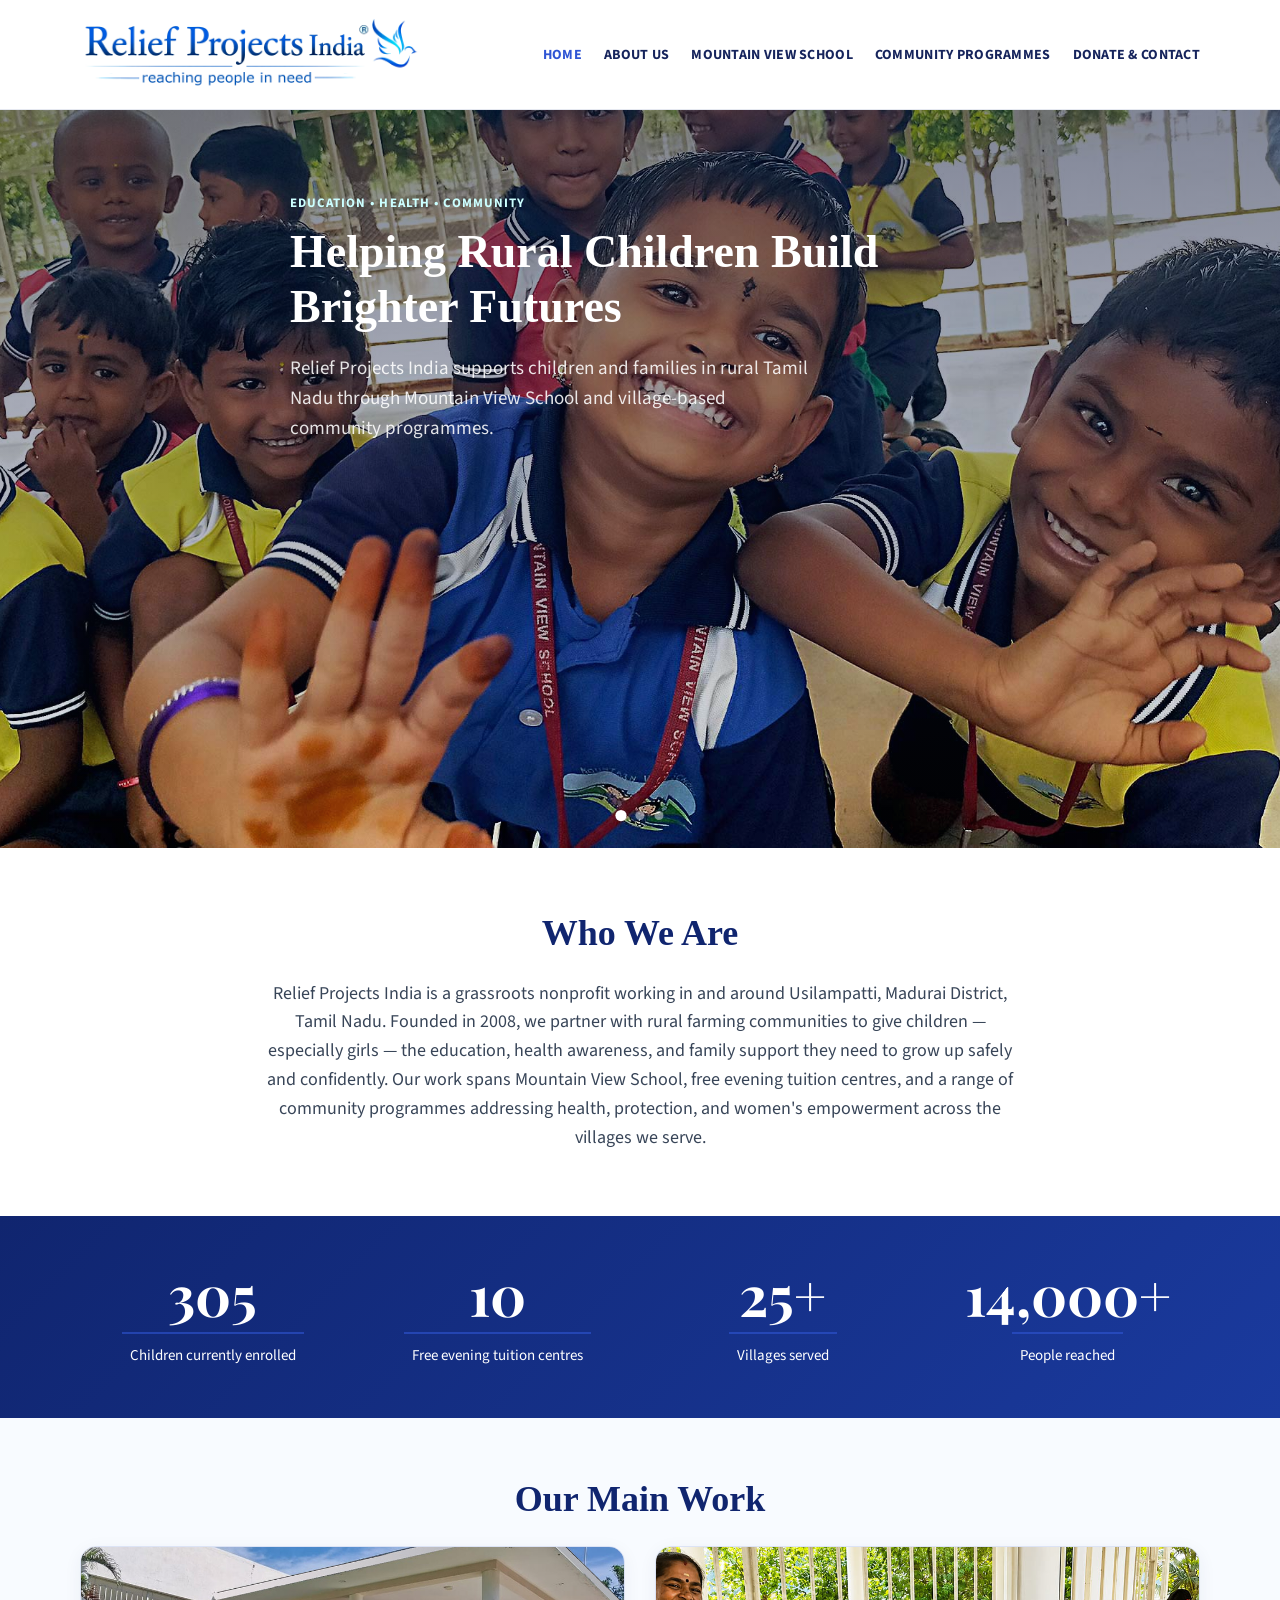
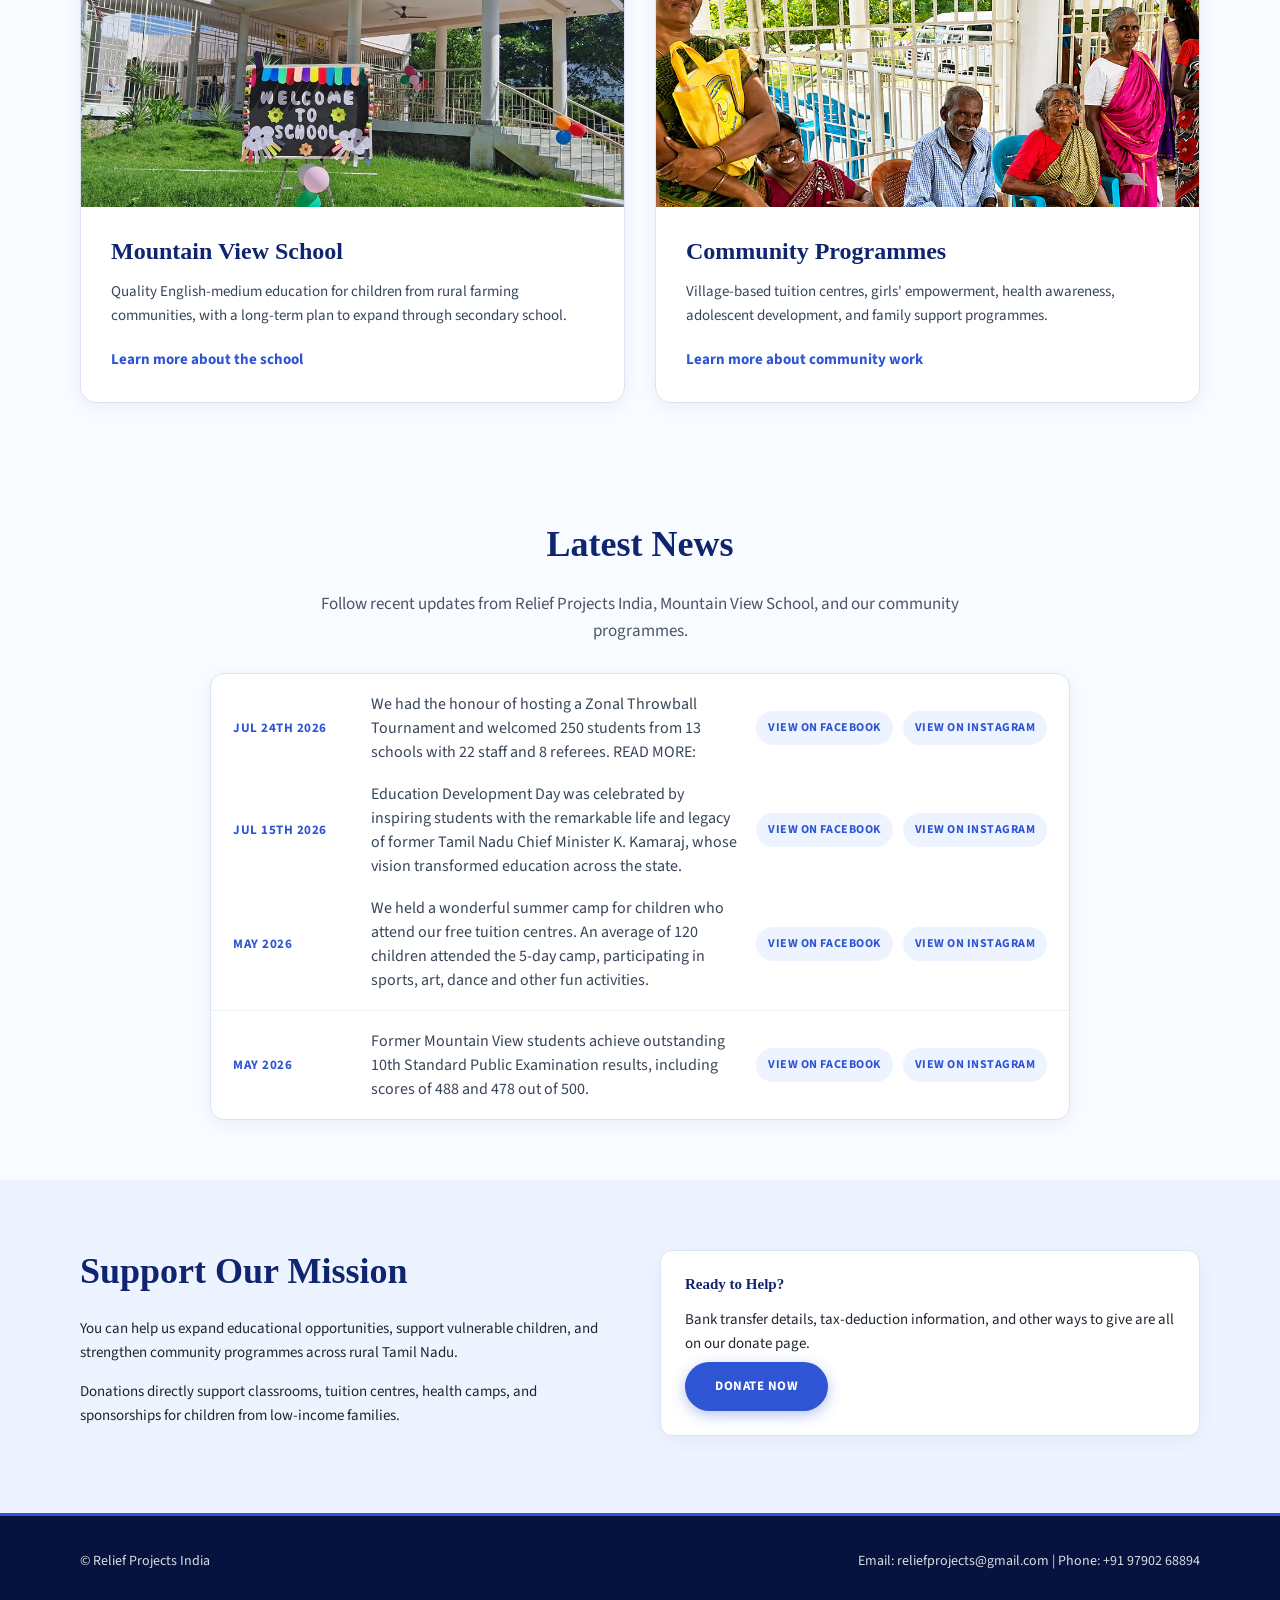
==== commit d808c6a2: "Add files via upload" ====
--- a/index.html
+++ b/index.html
@@ -256,7 +256,7 @@
                 -->
 
                 <div class="news-item">
-                <div class="news-date">Jul24th 2026</div>
+                <div class="news-date">Jul 24th 2026</div>
                     <div class="news-text">We had the honour of hosting a Zonal Throwball Tournament and welcomed 250 students from 13 schools with 22 staff and 8 referees. READ MORE: </div>
                     <div class="news-links">
                         <a href="https://www.facebook.com/share/p/1GRje6KWdc/" target="_blank" rel="noopener noreferrer">View on Facebook</a>
